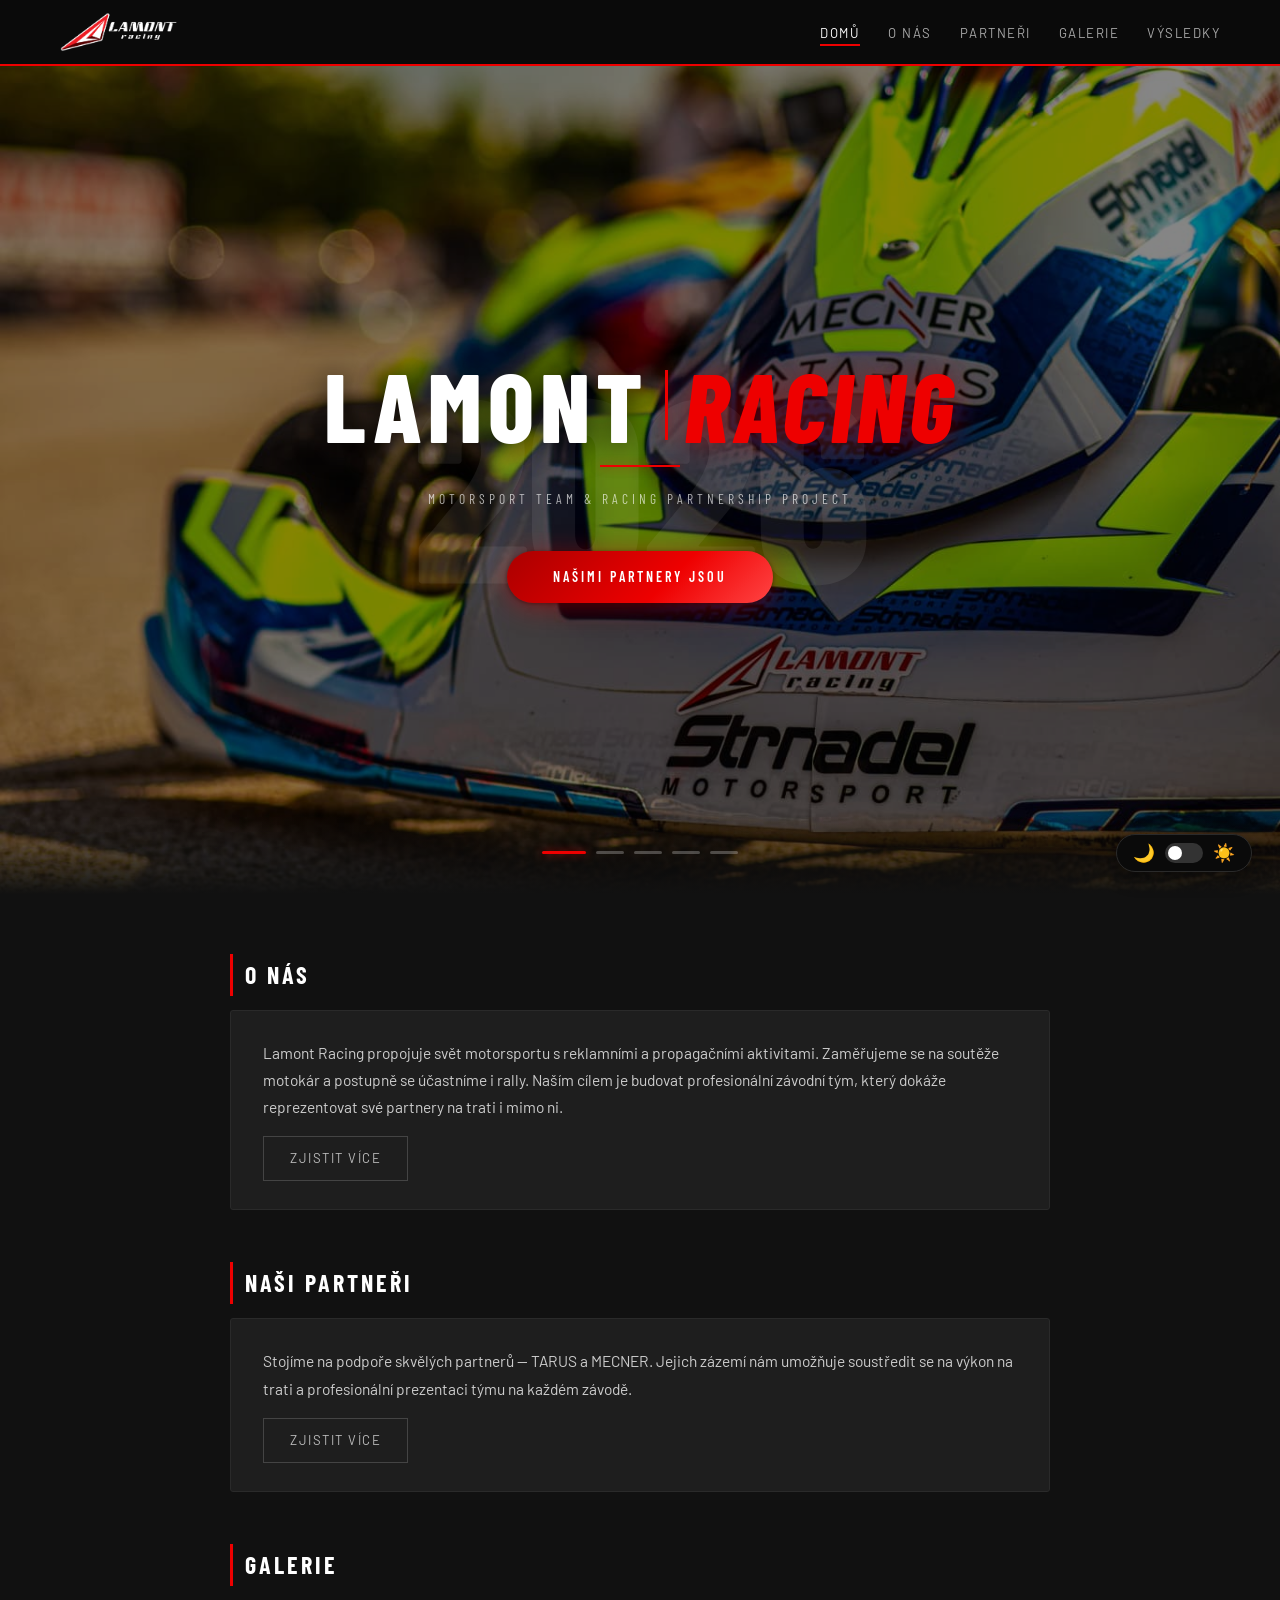
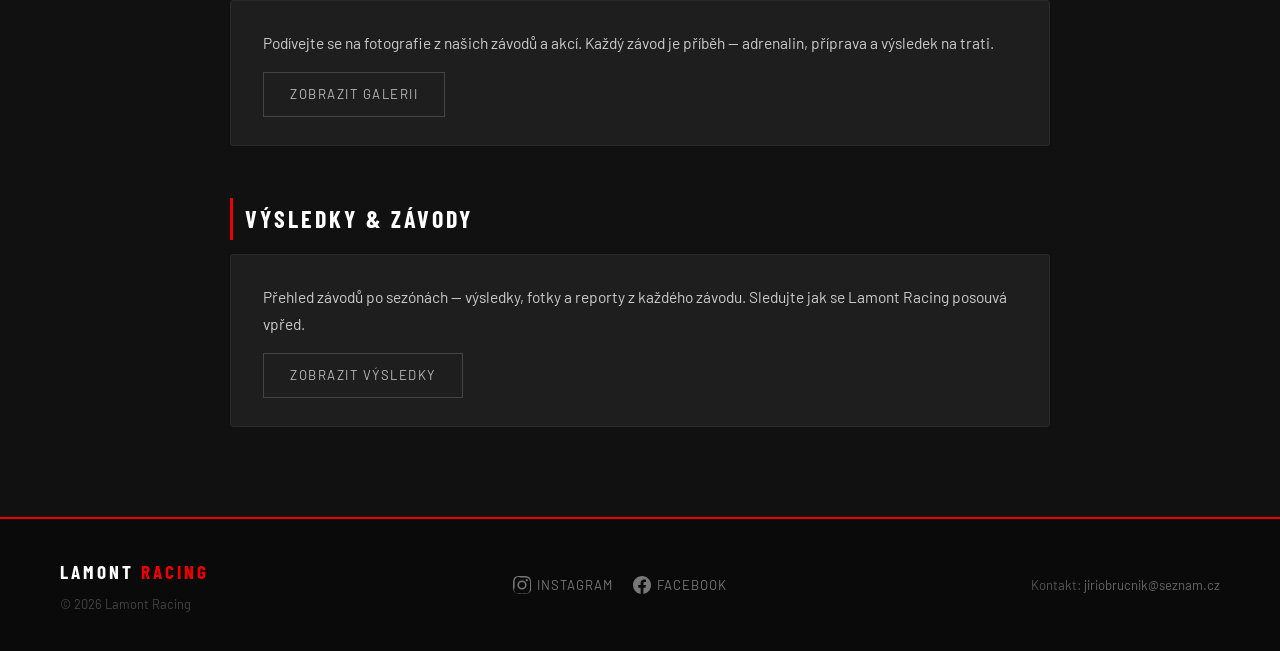
==== index.html @ 8351f604 "první nahrání webu" ====
<!DOCTYPE html>
<html lang="cs">
<head>
  <meta charset="UTF-8">
  <meta name="viewport" content="width=device-width, initial-scale=1.0">
  <title>Lamont Racing</title>
  <link rel="stylesheet" href="style.css">
</head>
<body>

<nav>
  <a href="index.html"><img src="images/lamont-logo.png" alt="Lamont Racing" class="nav-logo"></a>
  <ul>
    <li><a href="index.html">Domů</a></li>
    <li><a href="about.html">O nás</a></li>
    <li><a href="partners.html">Partneři</a></li>
    <li><a href="gallery.html">Galerie</a></li>
    <li><a href="results.html">Výsledky</a></li>
  </ul>
</nav>

<div class="hero-carousel">
  <img src="images/carusel (1).jpg" class="active" alt="Lamont Racing" loading="eager">
  <img src="images/carusel (2).jpg" alt="Lamont Racing" loading="lazy">
  <img src="images/carusel (3).jpg" alt="Lamont Racing" loading="lazy">
  <img src="images/carusel (4).jpg" alt="Lamont Racing" loading="lazy">
  <img src="images/carusel (5).jpg" alt="Lamont Racing" loading="lazy">
  <div class="hero-overlay" id="heroOverlay">
    <div class="hero-title">
      <span class="t-lamont">Lamont</span>
      <span class="t-divider"></span>
      <span class="t-racing">Racing</span>
    </div>
    <div class="hero-title-underline"></div>
    <p class="hero-subtitle">Motorsport team &amp; racing partnership project</p>
    <a class="button center" href="partners.html">Našimi partnery jsou</a>
  </div>
  <div class="carousel-dots"></div>
</div>

<section class="container">
  <div class="section-block fade-section">
    <h2>O nás</h2>
    <div class="preview-box">
      <p>Lamont Racing propojuje svět motorsportu s reklamními a propagačními aktivitami. Zaměřujeme se na soutěže motokár a postupně se účastníme i rally. Naším cílem je budovat profesionální závodní tým, který dokáže reprezentovat své partnery na trati i mimo ni.</p>
      <a class="button" href="about.html">Zjistit více</a>
    </div>
  </div>
  <div class="section-block fade-section">
    <h2>Naši partneři</h2>
    <div class="preview-box">
      <p>Stojíme na podpoře skvělých partnerů — TARUS a MECNER. Jejich zázemí nám umožňuje soustředit se na výkon na trati a profesionální prezentaci týmu na každém závodě.</p>
      <a class="button" href="partners.html">Zjistit více</a>
    </div>
  </div>
  <div class="section-block fade-section">
    <h2>Galerie</h2>
    <div class="preview-box">
      <p>Podívejte se na fotografie z našich závodů a akcí. Každý závod je příběh — adrenalin, příprava a výsledek na trati.</p>
      <a class="button" href="gallery.html">Zobrazit galerii</a>
    </div>
  </div>
  <div class="section-block fade-section">
    <h2>Výsledky &amp; závody</h2>
    <div class="preview-box">
      <p>Přehled závodů po sezónách — výsledky, fotky a reporty z každého závodu. Sledujte jak se Lamont Racing posouvá vpřed.</p>
      <a class="button" href="results.html">Zobrazit výsledky</a>
    </div>
  </div>
</section>

<footer>
  <div>
    <div class="footer-brand">Lamont <span>Racing</span></div>
    <div class="footer-copy" id="footerYear"></div>
  </div>
  <div class="footer-links">
    <a class="footer-social" href="https://www.instagram.com/lamont.racing/" target="_blank" rel="noopener"><svg viewBox="0 0 24 24"><path d="M12 2.163c3.204 0 3.584.012 4.85.07 1.17.054 1.97.24 2.43.403a4.9 4.9 0 0 1 1.772 1.153 4.9 4.9 0 0 1 1.153 1.772c.163.46.349 1.26.403 2.43.058 1.266.07 1.646.07 4.85s-.012 3.584-.07 4.85c-.054 1.17-.24 1.97-.403 2.43a4.9 4.9 0 0 1-1.153 1.772 4.9 4.9 0 0 1-1.772 1.153c-.46.163-1.26.349-2.43.403-1.266.058-1.646.07-4.85.07s-3.584-.012-4.85-.07c-1.17-.054-1.97-.24-2.43-.403a4.9 4.9 0 0 1-1.772-1.153 4.9 4.9 0 0 1-1.153-1.772c-.163-.46-.349-1.26-.403-2.43C2.175 15.747 2.163 15.367 2.163 12s.012-3.584.07-4.85c.054-1.17.24-1.97.403-2.43A4.9 4.9 0 0 1 3.79 2.948a4.9 4.9 0 0 1 1.772-1.153c.46-.163 1.26-.349 2.43-.403C9.258 2.175 9.638 2.163 12 2.163zm0-2.163C8.756 0 8.332.014 7.052.072 5.775.131 4.902.333 4.14.63a7.07 7.07 0 0 0-2.546 1.66A7.07 7.07 0 0 0 .63 4.836C.333 5.598.131 6.471.072 7.748.014 9.028 0 9.452 0 12c0 2.548.014 2.972.072 4.252.059 1.277.261 2.15.558 2.912a7.07 7.07 0 0 0 1.664 2.546 7.07 7.07 0 0 0 2.546 1.664c.762.297 1.635.499 2.912.558C8.332 23.986 8.756 24 12 24s3.668-.014 4.948-.072c1.277-.059 2.15-.261 2.912-.558a7.07 7.07 0 0 0 2.546-1.664 7.07 7.07 0 0 0 1.664-2.546c.297-.762.499-1.635.558-2.912C23.986 15.668 24 15.244 24 12s-.014-3.668-.072-4.948c-.059-1.277-.261-2.15-.558-2.912a7.07 7.07 0 0 0-1.664-2.546A7.07 7.07 0 0 0 19.16.63C18.398.333 17.525.131 16.248.072 14.968.014 14.544 0 12 0zm0 5.838a6.162 6.162 0 1 0 0 12.324 6.162 6.162 0 0 0 0-12.324zm0 10.162a4 4 0 1 1 0-8 4 4 0 0 1 0 8zm6.406-11.845a1.44 1.44 0 1 0 0 2.88 1.44 1.44 0 0 0 0-2.88z"/></svg>Instagram</a>
    <a class="footer-social" href="https://www.facebook.com/lamontkartracing/" target="_blank" rel="noopener"><svg viewBox="0 0 24 24"><path d="M24 12.073C24 5.405 18.627 0 12 0S0 5.405 0 12.073C0 18.1 4.388 23.094 10.125 24v-8.437H7.078v-3.49h3.047V9.41c0-3.025 1.791-4.697 4.533-4.697 1.312 0 2.686.236 2.686.236v2.97h-1.514c-1.491 0-1.956.93-1.956 1.886v2.267h3.328l-.532 3.49h-2.796V24C19.612 23.094 24 18.1 24 12.073z"/></svg>Facebook</a>
  </div>
  <div class="footer-contact">Kontakt: <a href="mailto:jiriobrucnik@seznam.cz">jiriobrucnik@seznam.cz</a></div>
</footer>

<div class="theme-toggle" id="themeToggle">
  <span class="icon">🌙</span><div class="toggle-track"><div class="toggle-thumb"></div></div><span class="icon">☀️</span>
</div>

<script>
const year = new Date().getFullYear();
document.getElementById("heroOverlay").setAttribute("data-year", year);
document.getElementById("footerYear").textContent = "© " + year + " Lamont Racing";
const toggle = document.getElementById("themeToggle");
if (localStorage.getItem("theme") === "light") document.body.classList.add("light");
toggle.addEventListener("click", () => { document.body.classList.toggle("light"); localStorage.setItem("theme", document.body.classList.contains("light") ? "light" : "dark"); });
document.querySelectorAll("nav a").forEach(a => { if (a.href === location.href) a.classList.add("active"); });
const carousel = document.querySelector(".hero-carousel");
const slides = carousel.querySelectorAll("img");
const dotsContainer = carousel.querySelector(".carousel-dots");
slides.forEach((img, idx) => {
  const dot = document.createElement("span");
  if (idx === 0) dot.classList.add("active");
  dot.addEventListener("click", () => { showSlide(idx); resetInterval(); });
  dotsContainer.appendChild(dot);
});
const dots = dotsContainer.querySelectorAll("span");
let currentIndex = 0;
function showSlide(index) {
  slides.forEach((img, i) => img.classList.toggle("active", i === index));
  dots.forEach((d, i) => d.classList.toggle("active", i === index));
  currentIndex = index;
}
function nextSlide() { showSlide((currentIndex + 1) % slides.length); }
let interval = setInterval(nextSlide, 10000);
function resetInterval() { clearInterval(interval); interval = setInterval(nextSlide, 10000); }
const obs = new IntersectionObserver(entries => { entries.forEach(e => { if (e.isIntersecting) e.target.classList.add("visible"); }); }, { threshold: 0.12 });
document.querySelectorAll(".fade-section").forEach(el => obs.observe(el));
</script>
</body>
</html>
---- style.css ----
/* ===========================
   GOOGLE FONTS
=========================== */
@import url('https://fonts.googleapis.com/css2?family=Barlow+Condensed:ital,wght@0,400;0,600;0,700;0,800;1,700&family=Barlow:wght@300;400;500&display=swap');

/* ===========================
   CSS VARIABLES – DARK MODE
=========================== */
:root {
  --bg: #111;
  --bg-secondary: #0a0a0a;
  --bg-card: #1e1e1e;
  --border: #2a2a2a;
  --text: #ccc;
  --text-strong: #fff;
  --text-muted: #777;
  --accent: #e00;
  --nav-bg: #0a0a0a;
  --overlay-bg: rgba(0,0,0,0.48);
  --hero-text: #fff;
  --page-hero-bg: #0f0f0f;
  --btn-border: #444;
  --btn-text: #bbb;
  --partner-bg: #181818;
  --partner-img-bg: #252525;
  --section-alt-bg: #141414;
}

/* LIGHT MODE – světlé s racing nádechem */
body.light {
  --bg: #f0f0f0;
  --bg-secondary: #e2e2e2;
  --bg-card: #fff;
  --border: #d8d8d8;
  --text: #2a2a2a;
  --text-strong: #0a0a0a;
  --text-muted: #888;
  --accent: #cc0000;
  --nav-bg: #111;
  --overlay-bg: rgba(0,0,0,0.52);
  --hero-text: #fff;
  --page-hero-bg: #1a1a1a;
  --btn-border: #bbb;
  --btn-text: #222;
  --partner-bg: #fafafa;
  --partner-img-bg: #ebebeb;
  --section-alt-bg: #1a1a1a;
}

/* ===========================
   RESET & BASE
=========================== */
*, *::before, *::after { box-sizing: border-box; margin: 0; padding: 0; }
html { scroll-behavior: smooth; }
body {
  background-color: var(--bg);
  color: var(--text);
  font-family: 'Barlow', 'Segoe UI', sans-serif;
  font-size: 16px;
  line-height: 1.75;
  transition: background-color 0.35s ease, color 0.35s ease;
}

/* ===========================
   CUSTOM SCROLLBAR
=========================== */
::-webkit-scrollbar { width: 6px; }
::-webkit-scrollbar-track { background: var(--bg-secondary); }
::-webkit-scrollbar-thumb { background: #333; border-radius: 3px; }
::-webkit-scrollbar-thumb:hover { background: var(--accent); }
* { scrollbar-width: thin; scrollbar-color: #333 var(--bg-secondary); }

/* ===========================
   NAV
=========================== */
nav {
  display: flex;
  align-items: center;
  justify-content: space-between;
  padding: 12px 60px;
  background-color: var(--nav-bg);
  border-bottom: 2px solid var(--accent);
  position: sticky;
  top: 0;
  z-index: 200;
  transition: background-color 0.35s;
}

.nav-logo {
  height: 40px;
  width: auto;
  display: block;
  object-fit: contain;
}

nav ul { list-style: none; display: flex; gap: 28px; }

nav ul li a {
  color: #aaa;
  text-decoration: none;
  font-size: 0.82rem;
  letter-spacing: 1.5px;
  text-transform: uppercase;
  padding-bottom: 3px;
  border-bottom: 2px solid transparent;
  transition: color 0.2s, border-color 0.2s;
}

nav ul li a:hover { color: #fff; border-bottom-color: var(--accent); }
nav ul li a.active { color: #fff; border-bottom-color: var(--accent); }

/* ===========================
   HERO CAROUSEL
=========================== */
.hero-carousel {
  position: relative;
  width: 100%;
  height: 92vh;
  overflow: hidden;
  background: #000;
}

.hero-carousel img {
  position: absolute;
  inset: 0;
  width: 100%;
  height: 100%;
  object-fit: cover;
  opacity: 0;
  transition: opacity 1.4s ease;
}

.hero-carousel img.active { opacity: 1; }

/* Gradient dole — carousel plynule přechází do pozadí stránky */
.hero-carousel::after {
  content: '';
  position: absolute;
  bottom: 0;
  left: 0;
  right: 0;
  height: 80px;
  background: linear-gradient(to bottom, transparent 0%, var(--bg) 100%);
  z-index: 3;
  pointer-events: none;
  transition: background 0.35s;
}

.hero-overlay {
  position: absolute;
  inset: 0;
  display: flex;
  flex-direction: column;
  align-items: center;
  justify-content: center;
  text-align: center;
  background: var(--overlay-bg);
  z-index: 2;
  padding: 40px;
  overflow: hidden;
}

/* Dekorativní rok */
.hero-overlay::before {
  content: attr(data-year);
  position: absolute;
  font-family: 'Barlow Condensed', sans-serif;
  font-size: clamp(120px, 22vw, 260px);
  font-weight: 800;
  color: rgba(255,255,255,0.07);
  letter-spacing: -4px;
  top: 50%;
  left: 50%;
  transform: translate(-50%, -50%);
  pointer-events: none;
  user-select: none;
  white-space: nowrap;
}

/* ===========================
   HERO TITLE – F1 styl
   LAMONT | RACING vedle sebe
=========================== */
.hero-title {
  display: flex;
  align-items: baseline;
  gap: 0;
  position: relative;
  z-index: 1;
  margin-bottom: 12px;
  line-height: 1;
}

.hero-title .t-lamont {
  font-family: 'Barlow Condensed', sans-serif;
  font-size: clamp(3.5rem, 7.5vw, 6.2rem);
  font-weight: 800;
  color: #fff;
  text-transform: uppercase;
  letter-spacing: 6px;
  text-shadow: 0 2px 30px rgba(0,0,0,0.8);
}

/* Svislá červená čára mezi slovy */
.hero-title .t-divider {
  display: inline-block;
  width: 3px;
  height: clamp(2.8rem, 5.5vw, 4.8rem);
  background: var(--accent);
  margin: 0 16px;
  flex-shrink: 0;
  align-self: center;
  box-shadow: 0 0 12px rgba(220,0,0,0.7);
}

.hero-title .t-racing {
  font-family: 'Barlow Condensed', sans-serif;
  font-size: clamp(3.5rem, 7.5vw, 6.2rem);
  font-weight: 800;
  font-style: italic;
  color: var(--accent);
  text-transform: uppercase;
  letter-spacing: 4px;
  text-shadow: 0 2px 30px rgba(180,0,0,0.6);
}

.hero-subtitle {
  font-size: 0.85rem;
  color: rgba(255,255,255,0.65);
  letter-spacing: 4px;
  text-transform: uppercase;
  position: relative;
  z-index: 1;
  margin-bottom: 36px;
  font-family: 'Barlow Condensed', sans-serif;
  font-weight: 400;
}

/* Tenká červená linka pod titulkem */
.hero-title-underline {
  width: 80px;
  height: 2px;
  background: var(--accent);
  margin: 0 auto 20px;
  position: relative;
  z-index: 1;
  box-shadow: 0 0 10px rgba(220,0,0,0.5);
}

.carousel-dots {
  position: absolute;
  bottom: 40px;
  left: 50%;
  transform: translateX(-50%);
  display: flex;
  gap: 10px;
  z-index: 4;
}

.carousel-dots span {
  width: 28px;
  height: 3px;
  border-radius: 2px;
  background: rgba(255,255,255,0.25);
  cursor: pointer;
  transition: background 0.3s, width 0.3s;
}

.carousel-dots span.active {
  background: var(--accent);
  width: 44px;
  box-shadow: 0 0 8px rgba(220,0,0,0.6);
}

/* ===========================
   PAGE HERO (podstránky) — F1 styl
=========================== */
.page-hero {
  background: #0a0a0a;
  border-bottom: 2px solid var(--accent);
  padding: 32px 60px 28px;
  position: relative;
  overflow: hidden;
}

/* Dekorativní velké písmeno v pozadí */
.page-hero::before {
  content: '';
  position: absolute;
  inset: 0;
  background: linear-gradient(135deg, rgba(220,0,0,0.04) 0%, transparent 60%);
  pointer-events: none;
}

.page-hero-inner {
  position: relative;
  z-index: 1;
}

.page-hero-label {
  display: none;
}

.page-hero-title {
  display: flex;
  align-items: baseline;
  gap: 0;
  line-height: 1;
  margin-bottom: 8px;
}

.page-hero-title .t-white {
  font-family: 'Barlow Condensed', sans-serif;
  font-size: clamp(1.8rem, 3.8vw, 2.8rem);
  font-weight: 800;
  color: #fff;
  text-transform: uppercase;
  letter-spacing: 4px;
}

.page-hero-title .t-divider-small {
  display: inline-block;
  width: 3px;
  height: clamp(1.3rem, 2.8vw, 2.1rem);
  background: var(--accent);
  margin: 0 12px;
  flex-shrink: 0;
  align-self: center;
  box-shadow: 0 0 10px rgba(220,0,0,0.6);
}

.page-hero-title .t-red {
  font-family: 'Barlow Condensed', sans-serif;
  font-size: clamp(1.8rem, 3.8vw, 2.8rem);
  font-weight: 800;
  font-style: italic;
  color: var(--accent);
  text-transform: uppercase;
  letter-spacing: 3px;
}

.page-hero-sub {
  color: #666;
  font-size: 0.85rem;
  letter-spacing: 2px;
  text-transform: uppercase;
  font-family: 'Barlow Condensed', sans-serif;
  padding-left: 2px;
}

/* ===========================
   CONTAINER
=========================== */
.container {
  max-width: 900px;
  margin: 0 auto;
  padding: 60px 40px 90px;
  display: flex;
  flex-direction: column;
  gap: 52px;
}

/* ===========================
   SECTION BLOCK
=========================== */
.section-block { display: flex; flex-direction: column; gap: 14px; }

.section-block h2 {
  font-family: 'Barlow Condensed', sans-serif;
  font-size: 1.5rem;
  font-weight: 700;
  color: var(--text-strong);
  text-transform: uppercase;
  letter-spacing: 3px;
  border-left: 3px solid var(--accent);
  padding-left: 12px;
}

/* ===========================
   PREVIEW BOX
=========================== */
.preview-box {
  background: var(--bg-card);
  border: 1px solid var(--border);
  border-radius: 3px;
  padding: 28px 32px;
  display: flex;
  flex-direction: column;
  gap: 16px;
  transition: background-color 0.35s, border-color 0.35s;
}

.preview-box p { color: var(--text); font-size: 0.97rem; }

/* Light mode racing nádech — červená linka vlevo na preview-box */
body.light .preview-box {
  border-left: 3px solid var(--accent);
}

/* ===========================
   BUTTON
=========================== */
.button {
  display: inline-block;
  padding: 10px 26px;
  border: 1px solid var(--btn-border);
  color: var(--btn-text);
  text-decoration: none;
  font-size: 0.82rem;
  letter-spacing: 1.5px;
  text-transform: uppercase;
  transition: border-color 0.2s, color 0.2s, background 0.2s;
  align-self: flex-start;
}

.button:hover {
  border-color: var(--accent);
  color: var(--accent);
}

/* Hero tlačítko – pill, gradient, glow */
.button.center {
  align-self: center;
  margin-top: 4px;
  padding: 14px 46px;
  font-size: 0.88rem;
  font-family: 'Barlow Condensed', sans-serif;
  font-weight: 600;
  letter-spacing: 3px;
  color: #fff;
  border: none;
  border-radius: 50px;
  background: linear-gradient(135deg, #aa0000 0%, #ee0000 60%, #ff4444 100%);
  box-shadow: 0 4px 28px rgba(220,0,0,0.45), 0 1px 4px rgba(0,0,0,0.5);
  position: relative;
  z-index: 1;
  overflow: hidden;
  transition: box-shadow 0.3s ease, transform 0.2s ease;
}

.button.center::after {
  content: '';
  position: absolute;
  inset: 0;
  background: linear-gradient(135deg, rgba(255,255,255,0.15) 0%, rgba(255,255,255,0) 55%);
  border-radius: 50px;
  opacity: 0;
  transition: opacity 0.3s;
}

.button.center:hover {
  box-shadow: 0 8px 40px rgba(220,0,0,0.75), 0 2px 8px rgba(0,0,0,0.5);
  transform: translateY(-2px);
  color: #fff;
  border: none;
}

.button.center:hover::after { opacity: 1; }

/* ===========================
   PARTNERS
=========================== */
.partners-grid {
  display: grid;
  grid-template-columns: 1fr 1fr;
  gap: 28px;
}

.partner-card {
  background: var(--partner-bg);
  border: 1px solid var(--border);
  border-radius: 3px;
  padding: 28px 24px;
  display: flex;
  flex-direction: column;
  align-items: center;
  gap: 14px;
  transition: background-color 0.35s, border-color 0.25s, transform 0.25s;
}

.partner-card:hover {
  border-color: var(--accent);
  transform: translateY(-3px);
}

.partner-logo-img {
  display: block;
  max-height: 70px;
  max-width: 180px;
  width: auto;
  object-fit: contain;
  filter: brightness(0) invert(1);
  transition: filter 0.35s;
}

body.light .partner-logo-img { filter: none; }

.partner-card h3 {
  font-family: 'Barlow Condensed', sans-serif;
  font-size: 1.4rem;
  font-weight: 700;
  color: var(--text-strong);
  text-transform: uppercase;
  letter-spacing: 3px;
  border-bottom: 1px solid var(--border);
  padding-bottom: 10px;
  width: 100%;
  text-align: center;
}

.partner-card p { color: var(--text); font-size: 0.94rem; line-height: 1.7; width: 100%; }
.partner-logos { display: flex; gap: 10px; flex-wrap: wrap; width: 100%; }

.partner-logo-placeholder {
  width: 80px; height: 60px;
  background: var(--partner-img-bg);
  border: 1px solid var(--border);
  border-radius: 3px;
  display: flex;
  align-items: center;
  justify-content: center;
  font-size: 0.72rem;
  color: var(--text-muted);
  letter-spacing: 0.5px;
}

/* ===========================
   GALLERY
=========================== */
.gallery-wall { columns: 3; column-gap: 12px; }

.gallery-wall .gallery-item {
  break-inside: avoid;
  margin-bottom: 12px;
  cursor: zoom-in;
  position: relative;
  overflow: hidden;
  border-radius: 3px;
  background: var(--bg-card);
}

.gallery-wall .gallery-item::before {
  content: '';
  position: absolute;
  top: 0; left: 0; right: 0;
  height: 2px;
  background: var(--accent);
  transform: scaleX(0);
  transform-origin: left;
  transition: transform 0.3s ease;
  z-index: 2;
}

.gallery-wall .gallery-item:hover::before { transform: scaleX(1); }

.gallery-wall .gallery-item img {
  width: 100%;
  display: block;
  min-height: 120px;
  transition: transform 0.4s ease, filter 0.4s ease;
  filter: brightness(0.85) saturate(0.9);
}

.gallery-wall .gallery-item:hover img {
  transform: scale(1.05);
  filter: brightness(1) saturate(1.1);
}

/* ===========================
   LIGHTBOX
=========================== */
.lightbox {
  display: none;
  position: fixed;
  inset: 0;
  background: rgba(0,0,0,0.93);
  z-index: 1000;
  align-items: center;
  justify-content: center;
}

.lightbox.open { display: flex; }

.lightbox img {
  max-width: 90vw;
  max-height: 88vh;
  object-fit: contain;
  border-radius: 3px;
  box-shadow: 0 0 60px rgba(0,0,0,0.8);
}

.lightbox-close {
  position: absolute;
  top: 20px; right: 28px;
  color: #fff; font-size: 2rem;
  cursor: pointer; opacity: 0.7;
  transition: opacity 0.2s, color 0.2s;
}
.lightbox-close:hover { opacity: 1; color: var(--accent); }

.lightbox-arrow {
  position: absolute;
  top: 50%;
  transform: translateY(-50%);
  background: rgba(255,255,255,0.08);
  border: 1px solid rgba(255,255,255,0.15);
  color: #fff;
  width: 50px; height: 50px;
  display: flex; align-items: center; justify-content: center;
  font-size: 1.4rem;
  cursor: pointer;
  border-radius: 2px;
  transition: background 0.2s, border-color 0.2s;
  z-index: 2;
}
.lightbox-arrow:hover { background: var(--accent); border-color: var(--accent); }
.lightbox-arrow.prev { left: 24px; }
.lightbox-arrow.next { right: 24px; }

/* ===========================
   CALENDAR
=========================== */
.calendar-section {
  display: flex;
  flex-direction: column;
  align-items: center;
  gap: 28px;
  padding: 40px;
  max-width: 960px;
  margin: 0 auto;
}

.calendar-intro { width: 100%; }

.calendar-intro h2 {
  font-family: 'Barlow Condensed', sans-serif;
  font-size: 1.5rem;
  font-weight: 700;
  color: var(--text-strong);
  text-transform: uppercase;
  letter-spacing: 3px;
  border-left: 3px solid var(--accent);
  padding-left: 12px;
  margin-bottom: 10px;
}

.calendar-intro p { color: var(--text); font-size: 0.96rem; margin-left: 15px; }

.calendar-image-wrap {
  width: 100%;
  cursor: zoom-in;
  border: 1px solid var(--border);
  border-radius: 3px;
  overflow: hidden;
  position: relative;
}

.calendar-image-wrap img { width: 100%; display: block; transition: transform 0.4s ease; }
.calendar-image-wrap:hover img { transform: scale(1.01); }

.calendar-zoom-hint {
  position: absolute;
  bottom: 12px; right: 16px;
  background: rgba(0,0,0,0.6);
  color: #fff; font-size: 0.78rem;
  padding: 4px 10px; border-radius: 2px;
  letter-spacing: 0.5px; pointer-events: none;
}

/* ===========================
   THEME TOGGLE
=========================== */
.theme-toggle {
  position: fixed;
  bottom: 28px; right: 28px;
  z-index: 500;
  background: var(--nav-bg);
  border: 1px solid var(--border);
  border-radius: 50px;
  padding: 8px 16px;
  display: flex;
  align-items: center;
  gap: 10px;
  cursor: pointer;
  box-shadow: 0 4px 20px rgba(0,0,0,0.4);
  transition: background 0.3s, border-color 0.3s;
  user-select: none;
}

.theme-toggle:hover { border-color: var(--accent); }
.theme-toggle .icon { font-size: 1.1rem; line-height: 1; }

.theme-toggle .toggle-track {
  width: 38px; height: 20px;
  background: #333;
  border-radius: 20px;
  position: relative;
  transition: background 0.3s;
}

body.light .theme-toggle .toggle-track { background: var(--accent); }

.theme-toggle .toggle-thumb {
  position: absolute;
  top: 3px; left: 3px;
  width: 14px; height: 14px;
  background: #fff;
  border-radius: 50%;
  transition: transform 0.3s;
}

body.light .theme-toggle .toggle-thumb { transform: translateX(18px); }

/* ===========================
   FOOTER
=========================== */
footer {
  background: #0a0a0a;
  border-top: 2px solid var(--accent);
  padding: 36px 60px;
  display: flex;
  align-items: center;
  justify-content: space-between;
  flex-wrap: wrap;
  gap: 20px;
}

.footer-brand {
  font-family: 'Barlow Condensed', sans-serif;
  font-size: 1.2rem; font-weight: 700;
  color: #fff; letter-spacing: 3px;
  text-transform: uppercase;
}

.footer-brand span { color: var(--accent); }
.footer-copy { color: #444; font-size: 0.8rem; margin-top: 4px; }
.footer-links { display: flex; align-items: center; gap: 20px; }

.footer-social {
  display: flex; align-items: center; gap: 6px;
  color: #777; text-decoration: none;
  font-size: 0.82rem; letter-spacing: 1px;
  text-transform: uppercase;
  transition: color 0.2s;
}

.footer-social svg { width: 18px; height: 18px; fill: currentColor; flex-shrink: 0; }
.footer-social:hover { color: var(--accent); }
.footer-contact { color: #555; font-size: 0.82rem; }
.footer-contact a { color: #666; text-decoration: none; transition: color 0.2s; }
.footer-contact a:hover { color: var(--accent); }

/* ===========================
   FADE-IN
=========================== */
.fade-section {
  opacity: 0;
  transform: translateY(22px);
  transition: opacity 0.65s ease, transform 0.65s ease;
}
.fade-section.visible { opacity: 1; transform: translateY(0); }


/* ===========================
   RESULTS – přepínač sezón
=========================== */
.results-section {
  max-width: 860px;
  margin: 0 auto;
  padding: 52px 40px 90px;
  display: flex;
  flex-direction: column;
  gap: 40px;
}

.season-filter {
  display: flex;
  gap: 10px;
  flex-wrap: wrap;
}

.season-btn {
  background: transparent;
  border: 1px solid #444;
  color: #777;
  font-family: 'Barlow Condensed', sans-serif;
  font-size: 0.95rem;
  font-weight: 600;
  letter-spacing: 2px;
  text-transform: uppercase;
  padding: 8px 24px;
  cursor: pointer;
  border-radius: 2px;
  transition: border-color 0.2s, color 0.2s, background 0.2s;
}

.season-btn:hover {
  border-color: var(--accent);
  color: #fff;
}

.season-btn.active {
  background: var(--accent);
  border-color: var(--accent);
  color: #fff;
  box-shadow: 0 2px 16px rgba(220,0,0,0.35);
}

body.light .season-btn {
  border-color: #ccc;
  color: #888;
}

body.light .season-btn:hover {
  border-color: var(--accent);
  color: var(--accent);
}

body.light .season-btn.active {
  background: var(--accent);
  border-color: var(--accent);
  color: #fff;
}

/* ===========================
   RESULTS – skrytá sezóna
=========================== */
.season-group { display: flex; flex-direction: column; gap: 32px; }
.season-group.hidden { display: none; }

/* ===========================
   RACE CARD
=========================== */
.race-card {
  background: var(--bg-card);
  border: 1px solid var(--border);
  border-left: 3px solid var(--accent);
  border-radius: 3px;
  overflow: hidden;
  transition: border-color 0.25s, transform 0.25s, box-shadow 0.25s;
}

.race-card:hover {
  transform: translateY(-2px);
  box-shadow: 0 6px 28px rgba(0,0,0,0.3);
}

body.light .race-card:hover {
  box-shadow: 0 6px 28px rgba(0,0,0,0.1);
}

.race-card-header {
  padding: 22px 28px 16px;
  border-bottom: 1px solid var(--border);
}

.race-meta {
  display: flex;
  align-items: center;
  gap: 12px;
  margin-bottom: 8px;
}

.race-date {
  font-family: 'Barlow Condensed', sans-serif;
  font-size: 0.82rem;
  letter-spacing: 1.5px;
  color: var(--text-muted);
  text-transform: uppercase;
}

.race-season-tag {
  font-family: 'Barlow Condensed', sans-serif;
  font-size: 0.72rem;
  font-weight: 700;
  letter-spacing: 2px;
  color: var(--accent);
  border: 1px solid var(--accent);
  padding: 1px 8px;
  border-radius: 2px;
}

.race-title {
  font-family: 'Barlow Condensed', sans-serif;
  font-size: 1.45rem;
  font-weight: 700;
  color: var(--text-strong);
  text-transform: uppercase;
  letter-spacing: 2px;
  margin-bottom: 4px;
}

.race-location {
  font-size: 0.84rem;
  color: var(--text-muted);
  letter-spacing: 0.5px;
}

.race-card-body {
  padding: 20px 28px 24px;
  display: flex;
  flex-direction: column;
  gap: 18px;
}

.race-text {
  color: var(--text);
  font-size: 0.97rem;
  line-height: 1.75;
}

.race-photos {
  display: grid;
  grid-template-columns: repeat(auto-fill, minmax(180px, 1fr));
  gap: 8px;
}

.race-photos img {
  width: 100%;
  aspect-ratio: 4/3;
  object-fit: cover;
  border-radius: 2px;
  filter: brightness(0.88) saturate(0.9);
  transition: filter 0.3s, transform 0.3s;
  cursor: zoom-in;
}

.race-photos img:hover {
  filter: brightness(1) saturate(1.1);
  transform: scale(1.02);
}

@media (max-width: 768px) {
  .results-section { padding: 36px 20px 60px; }
  .race-card-header { padding: 18px 18px 14px; }
  .race-card-body { padding: 16px 18px 20px; }
  .race-photos { grid-template-columns: repeat(2, 1fr); }
}


/* ===========================
   RACE RESULTS TABULKA
=========================== */
.race-results {
  display: flex;
  flex-direction: column;
  gap: 0;
  border: 1px solid var(--border);
  border-radius: 3px;
  overflow: hidden;
}

.race-result-row {
  display: flex;
  justify-content: space-between;
  align-items: center;
  padding: 8px 16px;
  border-bottom: 1px solid var(--border);
  font-size: 0.88rem;
  transition: background 0.2s;
}

.race-result-row:last-child { border-bottom: none; }
.race-result-row:nth-child(even) { background: rgba(255,255,255,0.02); }
body.light .race-result-row:nth-child(even) { background: rgba(0,0,0,0.03); }

.race-result-row.highlight {
  background: rgba(220,0,0,0.08);
  border-left: 3px solid var(--accent);
}

.rr-label {
  font-family: 'Barlow Condensed', sans-serif;
  font-weight: 600;
  letter-spacing: 1px;
  text-transform: uppercase;
  color: var(--text-muted);
  font-size: 0.8rem;
  min-width: 120px;
}

.rr-value {
  color: var(--text);
  text-align: right;
}

.rr-value strong {
  color: var(--accent);
  font-weight: 700;
}

.race-thanks {
  font-size: 0.82rem !important;
  color: var(--text-muted) !important;
  border-top: 1px solid var(--border);
  padding-top: 12px;
  line-height: 1.6 !important;
}

/* ===========================
   GALLERY SORT
=========================== */
.gallery-sort {
  display: flex;
  align-items: center;
  gap: 10px;
  margin-bottom: 4px;
}

.gallery-sort-label {
  font-family: 'Barlow Condensed', sans-serif;
  font-size: 0.8rem;
  letter-spacing: 1.5px;
  text-transform: uppercase;
  color: var(--text-muted);
}

.gallery-sort-btn {
  background: transparent;
  border: 1px solid #444;
  color: #777;
  font-family: 'Barlow Condensed', sans-serif;
  font-size: 0.82rem;
  font-weight: 600;
  letter-spacing: 1.5px;
  text-transform: uppercase;
  padding: 5px 16px;
  cursor: pointer;
  border-radius: 2px;
  transition: border-color 0.2s, color 0.2s, background 0.2s;
}

.gallery-sort-btn:hover { border-color: var(--accent); color: #fff; }
.gallery-sort-btn.active { background: var(--accent); border-color: var(--accent); color: #fff; }

body.light .gallery-sort-btn { border-color: #ccc; color: #888; }
body.light .gallery-sort-btn:hover { border-color: var(--accent); color: var(--accent); }
body.light .gallery-sort-btn.active { background: var(--accent); border-color: var(--accent); color: #fff; }

/* ===========================
   RESPONSIVE
=========================== */
@media (max-width: 768px) {
  nav { flex-direction: column; align-items: flex-start; padding: 14px 24px; gap: 12px; }
  nav ul { flex-wrap: wrap; gap: 14px; }
  .container { padding: 20px 20px 60px; }
  .page-hero { padding: 40px 24px 30px; }
  .page-hero h1 { font-size: 1.8rem; }
  .hero-title .t-lamont,
  .hero-title .t-racing { font-size: 2.8rem; }
  .hero-title .t-divider { margin: 0 10px; }
  .partners-grid { grid-template-columns: 1fr; }
  .gallery-wall { columns: 2; }
  .calendar-section { padding: 24px 20px; }
  .theme-toggle { bottom: 18px; right: 18px; }
  footer { flex-direction: column; align-items: flex-start; padding: 28px 24px; gap: 16px; }
}

@media (max-width: 480px) {
  .gallery-wall { columns: 1; }
  .hero-title { flex-direction: column; align-items: center; gap: 4px; }
  .hero-title .t-divider { width: 60px; height: 3px; margin: 4px 0; }
}
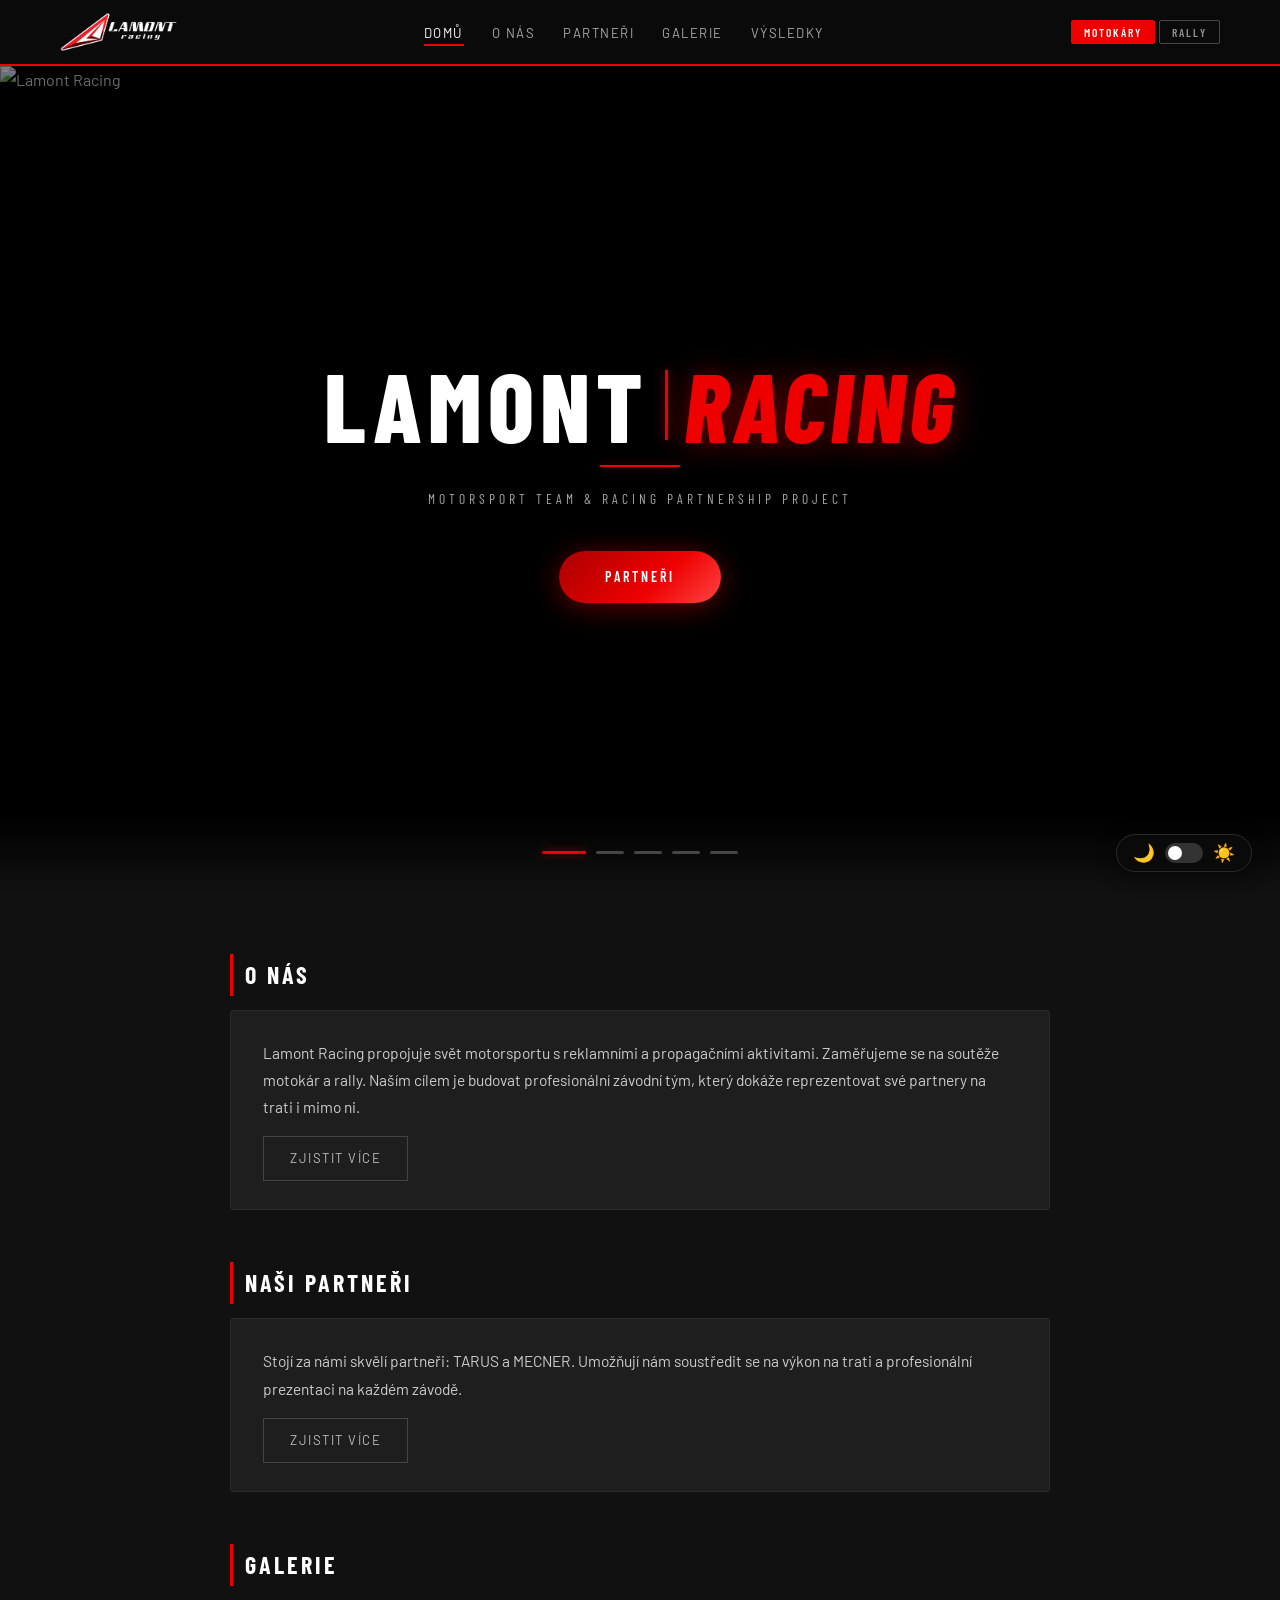
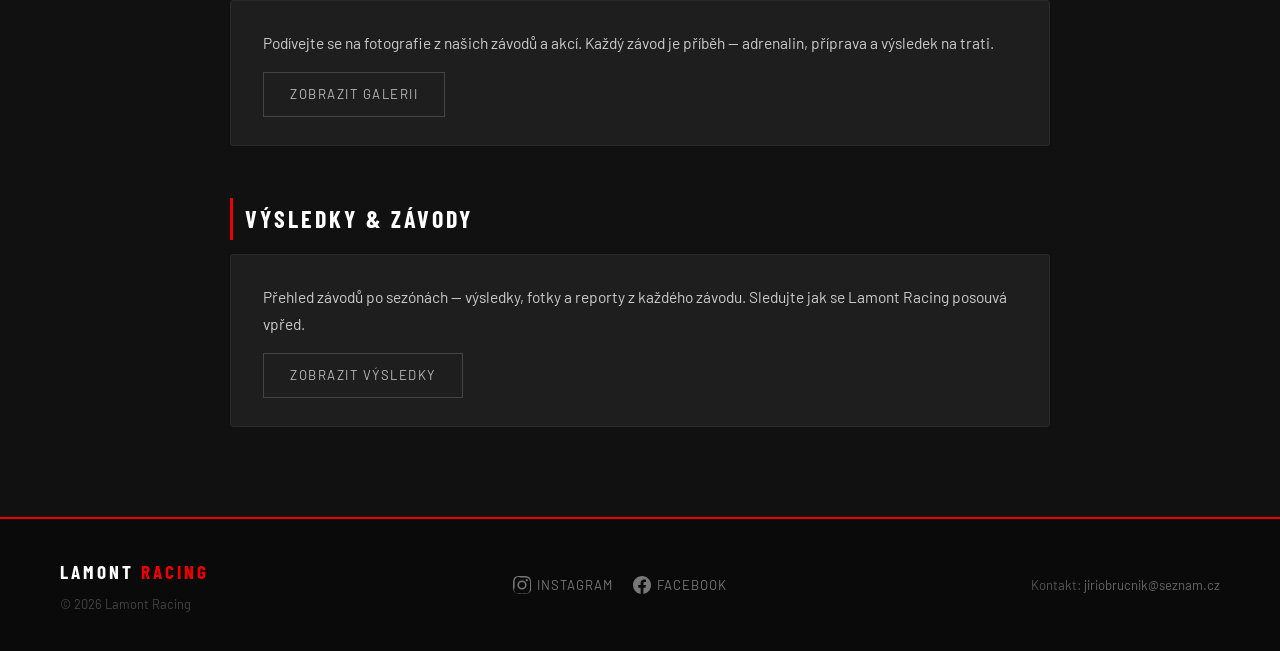
==== commit e44cbd38: "v4 video,vysledky,fotky doplnil jsem fotky, vysledky, chbejici zavody, mod rally a motokary a uz to " ====
--- a/index.html
+++ b/index.html
@@ -17,14 +17,19 @@
     <li><a href="gallery.html">Galerie</a></li>
     <li><a href="results.html">Výsledky</a></li>
   </ul>
+  <div class="hero-mode-toggle" id="heroModeToggle">
+    <button class="hero-mode-btn active" data-mode="karting">Motokáry</button>
+    <button class="hero-mode-btn" data-mode="rally">Rally</button>
+  </div>
 </nav>
 
-<div class="hero-carousel">
-  <img src="images/carusel (1).jpg" class="active" alt="Lamont Racing" loading="eager">
-  <img src="images/carusel (2).jpg" alt="Lamont Racing" loading="lazy">
-  <img src="images/carusel (3).jpg" alt="Lamont Racing" loading="lazy">
-  <img src="images/carusel (4).jpg" alt="Lamont Racing" loading="lazy">
-  <img src="images/carusel (5).jpg" alt="Lamont Racing" loading="lazy">
+<!-- CAROUSEL (motokáry) -->
+<div class="hero-carousel" id="heroCarousel">
+  <img src="images/carosel/carusel1.jpeg" class="active" alt="Lamont Racing" loading="eager">
+  <img src="images/carosel/carusel2.jpg" alt="Lamont Racing" loading="lazy">
+  <img src="images/carosel/carusel3.jpg" alt="Lamont Racing" loading="lazy">
+  <img src="images/carosel/carusel4.jpg" alt="Lamont Racing" loading="lazy">
+  <img src="images/carosel/carusel5.jpg" alt="Lamont Racing" loading="lazy">
   <div class="hero-overlay" id="heroOverlay">
     <div class="hero-title">
       <span class="t-lamont">Lamont</span>
@@ -33,23 +38,45 @@
     </div>
     <div class="hero-title-underline"></div>
     <p class="hero-subtitle">Motorsport team &amp; racing partnership project</p>
-    <a class="button center" href="partners.html">Našimi partnery jsou</a>
+    <a class="button center" href="partners.html">Partneři</a>
   </div>
   <div class="carousel-dots"></div>
 </div>
 
+<!-- VIDEO HERO (rally) — skryté na mobilu -->
+<div class="hero-video-wrap hidden" id="heroVideoWrap">
+  <div class="hero-video-inner">
+    <iframe id="rallyIframe"
+      src=""
+      frameborder="0"
+      allow="autoplay; encrypted-media"
+      allowfullscreen
+      title="Lamont Racing Rally"></iframe>
+  </div>
+  <div class="hero-overlay">
+    <div class="hero-title">
+      <span class="t-lamont">Lamont</span>
+      <span class="t-divider"></span>
+      <span class="t-racing">Racing</span>
+    </div>
+    <div class="hero-title-underline"></div>
+    <p class="hero-subtitle">Motorsport team &amp; racing partnership project</p>
+    <a class="button center" href="partners.html">Partneři</a>
+  </div>
+</div>
+
 <section class="container">
   <div class="section-block fade-section">
     <h2>O nás</h2>
     <div class="preview-box">
-      <p>Lamont Racing propojuje svět motorsportu s reklamními a propagačními aktivitami. Zaměřujeme se na soutěže motokár a postupně se účastníme i rally. Naším cílem je budovat profesionální závodní tým, který dokáže reprezentovat své partnery na trati i mimo ni.</p>
+      <p>Lamont Racing propojuje svět motorsportu s reklamními a propagačními aktivitami. Zaměřujeme se na soutěže motokár a rally. Naším cílem je budovat profesionální závodní tým, který dokáže reprezentovat své partnery na trati i mimo ni.</p>
       <a class="button" href="about.html">Zjistit více</a>
     </div>
   </div>
   <div class="section-block fade-section">
     <h2>Naši partneři</h2>
     <div class="preview-box">
-      <p>Stojíme na podpoře skvělých partnerů — TARUS a MECNER. Jejich zázemí nám umožňuje soustředit se na výkon na trati a profesionální prezentaci týmu na každém závodě.</p>
+      <p>Stojí za námi skvělí partneři: TARUS a MECNER. Umožňují nám soustředit se na výkon na trati a profesionální prezentaci na každém závodě.</p>
       <a class="button" href="partners.html">Zjistit více</a>
     </div>
   </div>
@@ -87,12 +114,19 @@
 
 <script>
 const year = new Date().getFullYear();
-document.getElementById("heroOverlay").setAttribute("data-year", year);
 document.getElementById("footerYear").textContent = "© " + year + " Lamont Racing";
+
+// ── theme toggle ──
 const toggle = document.getElementById("themeToggle");
 if (localStorage.getItem("theme") === "light") document.body.classList.add("light");
-toggle.addEventListener("click", () => { document.body.classList.toggle("light"); localStorage.setItem("theme", document.body.classList.contains("light") ? "light" : "dark"); });
+toggle.addEventListener("click", () => {
+  document.body.classList.toggle("light");
+  localStorage.setItem("theme", document.body.classList.contains("light") ? "light" : "dark");
+});
+
 document.querySelectorAll("nav a").forEach(a => { if (a.href === location.href) a.classList.add("active"); });
+
+// ── carousel ──
 const carousel = document.querySelector(".hero-carousel");
 const slides = carousel.querySelectorAll("img");
 const dotsContainer = carousel.querySelector(".carousel-dots");
@@ -112,8 +146,73 @@
 function nextSlide() { showSlide((currentIndex + 1) % slides.length); }
 let interval = setInterval(nextSlide, 10000);
 function resetInterval() { clearInterval(interval); interval = setInterval(nextSlide, 10000); }
-const obs = new IntersectionObserver(entries => { entries.forEach(e => { if (e.isIntersecting) e.target.classList.add("visible"); }); }, { threshold: 0.12 });
+
+// ── fade sekce ──
+const obs = new IntersectionObserver(entries => {
+  entries.forEach(e => { if (e.isIntersecting) e.target.classList.add("visible"); });
+}, { threshold: 0.12 });
 document.querySelectorAll(".fade-section").forEach(el => obs.observe(el));
+
+// ── hero mode toggle (jen desktop) ──
+const modeToggle = document.getElementById("heroModeToggle");
+const heroCarousel = document.getElementById("heroCarousel");
+const heroVideoWrap = document.getElementById("heroVideoWrap");
+const rallyIframe = document.getElementById("rallyIframe");
+const RALLY_VIDEO_ID = "igm_Pvv9v2o";
+const RALLY_START = 5;
+let videoLoaded = false;
+
+function isMobile() { return window.innerWidth < 768; }
+
+function setMode(mode, save) {
+  if (save !== false) localStorage.setItem("heroMode", mode);
+  document.querySelectorAll(".hero-mode-btn").forEach(b => {
+    b.classList.toggle("active", b.dataset.mode === mode);
+  });
+  if (mode === "rally" && !isMobile()) {
+    heroCarousel.classList.add("hidden");
+    heroVideoWrap.classList.remove("hidden");
+    if (!videoLoaded) {
+      rallyIframe.src = "https://www.youtube.com/embed/" + RALLY_VIDEO_ID +
+        "?autoplay=1&mute=1&loop=1&playlist=" + RALLY_VIDEO_ID +
+        "&start=" + RALLY_START + "&controls=0&modestbranding=1&rel=0&showinfo=0";
+      videoLoaded = true;
+    }
+  } else {
+    heroCarousel.classList.remove("hidden");
+    heroVideoWrap.classList.add("hidden");
+  }
+}
+
+// Obnovit uložený režim
+var savedMode = localStorage.getItem("heroMode") || "karting";
+if (!isMobile() && savedMode === "rally") {
+  setMode("rally", false);
+} else {
+  setMode("karting", false);
+}
+
+document.querySelectorAll(".hero-mode-btn").forEach(btn => {
+  btn.addEventListener("click", () => setMode(btn.dataset.mode, true));
+});
+
+window.addEventListener("resize", () => {
+  if (isMobile()) {
+    setMode("karting", false);
+  }
+}, { passive: true });
+
+// ── scroll fade pro hero mode toggle ──
+const heroModeToggle = document.getElementById("heroModeToggle");
+window.addEventListener("scroll", () => {
+  if (window.scrollY > 80) {
+    heroModeToggle.style.opacity = "0";
+    heroModeToggle.style.pointerEvents = "none";
+  } else {
+    heroModeToggle.style.opacity = "1";
+    heroModeToggle.style.pointerEvents = "auto";
+  }
+}, { passive: true });
 </script>
 </body>
 </html>
--- a/style.css
+++ b/style.css
@@ -76,7 +76,7 @@
 nav {
   display: flex;
   align-items: center;
-  justify-content: space-between;
+  gap: 0;
   padding: 12px 60px;
   background-color: var(--nav-bg);
   border-bottom: 2px solid var(--accent);
@@ -86,6 +86,14 @@
   transition: background-color 0.35s;
 }
 
+nav ul {
+  list-style: none;
+  display: flex;
+  gap: 28px;
+  flex: 1;
+  justify-content: center;
+}
+
 .nav-logo {
   height: 40px;
   width: auto;
@@ -93,7 +101,6 @@
   object-fit: contain;
 }
 
-nav ul { list-style: none; display: flex; gap: 28px; }
 
 nav ul li a {
   color: #aaa;
@@ -473,8 +480,8 @@
   padding: 28px 24px;
   display: flex;
   flex-direction: column;
-  align-items: center;
-  gap: 14px;
+  align-items: flex-start;
+  gap: 10px;
   transition: background-color 0.35s, border-color 0.25s, transform 0.25s;
 }
 
@@ -1037,27 +1044,403 @@
 body.light .gallery-sort-btn:hover { border-color: var(--accent); color: var(--accent); }
 body.light .gallery-sort-btn.active { background: var(--accent); border-color: var(--accent); color: #fff; }
 
-/* ===========================
-   RESPONSIVE
-=========================== */
-@media (max-width: 768px) {
-  nav { flex-direction: column; align-items: flex-start; padding: 14px 24px; gap: 12px; }
-  nav ul { flex-wrap: wrap; gap: 14px; }
-  .container { padding: 20px 20px 60px; }
-  .page-hero { padding: 40px 24px 30px; }
-  .page-hero h1 { font-size: 1.8rem; }
-  .hero-title .t-lamont,
-  .hero-title .t-racing { font-size: 2.8rem; }
-  .hero-title .t-divider { margin: 0 10px; }
-  .partners-grid { grid-template-columns: 1fr; }
-  .gallery-wall { columns: 2; }
-  .calendar-section { padding: 24px 20px; }
-  .theme-toggle { bottom: 18px; right: 18px; }
-  footer { flex-direction: column; align-items: flex-start; padding: 28px 24px; gap: 16px; }
-}
-
-@media (max-width: 480px) {
-  .gallery-wall { columns: 1; }
-  .hero-title { flex-direction: column; align-items: center; gap: 4px; }
-  .hero-title .t-divider { width: 60px; height: 3px; margin: 4px 0; }
+
+
+
+
+
+
+/* ===========================
+   HERO MODE TOGGLE
+=========================== */
+.hero-mode-toggle {
+  display: flex;
+  align-items: center;
+  gap: 4px;
+  opacity: 1;
+  transform: translateY(0);
+  transition: opacity 0.35s ease, transform 0.35s ease;
+}
+
+.hero-mode-toggle.hero-mode-hidden {
+  opacity: 0;
+  transform: translateY(-8px);
+  pointer-events: none;
+}
+
+.hero-mode-btn {
+  font-family: 'Barlow Condensed', sans-serif;
+  font-size: 0.72rem;
+  font-weight: 600;
+  letter-spacing: 2px;
+  text-transform: uppercase;
+  background: transparent;
+  border: 1px solid rgba(255,255,255,0.25);
+  color: rgba(255,255,255,0.55);
+  padding: 4px 12px;
+  cursor: pointer;
+  border-radius: 2px;
+  transition: background 0.2s, border-color 0.2s, color 0.2s;
+}
+
+.hero-mode-btn:hover {
+  border-color: rgba(255,255,255,0.5);
+  color: rgba(255,255,255,0.85);
+}
+
+.hero-mode-btn.active {
+  background: var(--accent);
+  border-color: var(--accent);
+  color: #fff;
+}
+
+@media (max-width: 767px) {
+  .hero-mode-toggle { display: none !important; }
+}
+
+/* ===========================
+   RALLY VIDEO HERO
+=========================== */
+.hero-video-wrap {
+  position: relative;
+  width: 100%;
+  height: 100vh;
+  overflow: hidden;
+  background: #000;
+}
+
+.hero-video-wrap.hidden {
+  display: none;
+}
+
+.hero-video-inner {
+  position: absolute;
+  top: 50%; left: 50%;
+  transform: translate(-50%, -50%);
+  width: 177.78vh;
+  min-width: 100%;
+  height: 56.25vw;
+  min-height: 100%;
+  pointer-events: none;
+}
+
+.hero-video-inner iframe {
+  position: absolute;
+  top: 0; left: 0;
+  width: 100%; height: 100%;
+  border: none;
+}
+
+.hero-video-wrap .hero-overlay {
+  position: absolute;
+  inset: 0;
+  background: linear-gradient(to bottom, rgba(0,0,0,0.35) 0%, rgba(0,0,0,0.15) 50%, rgba(17,17,17,0.85) 100%);
+  display: flex;
+  flex-direction: column;
+  align-items: center;
+  justify-content: center;
+  gap: 16px;
+  z-index: 2;
+}
+
+/* ===========================
+   RACE SUB FILTER (galerie)
+=========================== */
+.race-sub-filter {
+  flex-wrap: wrap;
+  gap: 8px;
+  max-width: 1100px;
+  margin: -10px auto 20px;
+  padding: 0 20px;
+}
+
+.race-sub-btn {
+  display: flex;
+  flex-direction: column;
+  align-items: center;
+  line-height: 1.2;
+  padding: 8px 16px;
+  min-width: 120px;
+}
+
+.race-sub-date {
+  font-size: 0.65rem;
+  font-weight: 400;
+  letter-spacing: 0.5px;
+  opacity: 0.8;
+  margin-top: 2px;
+  text-transform: none;
+}
+
+/* ===========================
+   RACE FILTER BAR (galerie)
+=========================== */
+.race-filter-bar {
+  max-width: 1100px;
+  margin: 0 auto 30px;
+  padding: 0 20px;
+  display: flex;
+  flex-wrap: wrap;
+  gap: 8px;
+}
+
+.race-filter-bar.hidden {
+  display: none;
+}
+
+.race-filter-btn {
+  font-family: 'Barlow Condensed', sans-serif;
+  font-size: 0.78rem;
+  font-weight: 600;
+  letter-spacing: 1px;
+  text-transform: uppercase;
+  background: transparent;
+  border: 1px solid var(--border);
+  color: var(--text);
+  padding: 5px 12px;
+  cursor: pointer;
+  border-radius: 2px;
+  transition: background 0.15s, border-color 0.15s, color 0.15s;
+}
+
+.race-filter-btn:hover {
+  border-color: var(--accent);
+  color: var(--accent);
+}
+
+.race-filter-btn.active {
+  background: var(--accent);
+  border-color: var(--accent);
+  color: #fff;
+}
+
+/* ===========================
+   GALLERY RACE BLOCKS
+=========================== */
+.gallery-races-wrap {
+  max-width: 1100px;
+  margin: 0 auto;
+  padding: 0 20px 60px;
+}
+
+.gallery-race-block {
+  margin-bottom: 50px;
+}
+
+.gallery-race-block.hidden {
+  display: none;
+}
+
+.gallery-race-header {
+  display: flex;
+  align-items: baseline;
+  gap: 16px;
+  margin-bottom: 14px;
+  padding-bottom: 10px;
+  border-bottom: 2px solid var(--accent);
+}
+
+.gallery-race-title {
+  font-family: 'Barlow Condensed', sans-serif;
+  font-size: 1.4rem;
+  font-weight: 700;
+  letter-spacing: 1px;
+  text-transform: uppercase;
+  color: var(--text);
+  margin: 0;
+}
+
+.gallery-race-date {
+  font-family: 'Barlow Condensed', sans-serif;
+  font-size: 0.85rem;
+  color: var(--text-muted);
+  letter-spacing: 1px;
+  white-space: nowrap;
+}
+
+.gallery-race-photos {
+  display: grid;
+  grid-template-columns: repeat(auto-fill, minmax(180px, 1fr));
+  gap: 8px;
+}
+
+.gallery-race-photos img {
+  width: 100%;
+  aspect-ratio: 4/3;
+  object-fit: cover;
+  border-radius: 2px;
+  cursor: zoom-in;
+  transition: opacity 0.2s;
+}
+
+.gallery-race-photos img:hover {
+  opacity: 0.85;
+}
+
+@media (max-width: 600px) {
+  .gallery-race-photos {
+    grid-template-columns: repeat(2, 1fr);
+  }
+}
+
+.hero-carousel.hidden { display: none; }
+
+/* ===========================
+   SCROLL TO TOP
+=========================== */
+.scroll-top {
+  position: fixed;
+  bottom: 90px;
+  right: 28px;
+  z-index: 490;
+  width: 42px;
+  height: 42px;
+  background: var(--nav-bg);
+  border: 1px solid var(--border);
+  border-radius: 2px;
+  color: #888;
+  font-size: 1.1rem;
+  display: flex;
+  align-items: center;
+  justify-content: center;
+  cursor: pointer;
+  opacity: 0;
+  pointer-events: none;
+  transform: translateY(10px);
+  transition: opacity 0.3s, transform 0.3s, border-color 0.2s, color 0.2s;
+}
+
+.scroll-top.visible {
+  opacity: 1;
+  pointer-events: auto;
+  transform: translateY(0);
+}
+
+.scroll-top:hover {
+  border-color: var(--accent);
+  color: var(--accent);
+}
+
+/* Větší křížek v lightboxu */
+.lightbox-close {
+  width: 48px;
+  height: 48px;
+  display: flex;
+  align-items: center;
+  justify-content: center;
+  font-size: 2.4rem;
+  background: rgba(255,255,255,0.08);
+  border: 1px solid rgba(255,255,255,0.2);
+  border-radius: 2px;
+  top: 20px;
+  right: 24px;
+  transition: background 0.2s, color 0.2s, border-color 0.2s;
+}
+
+.lightbox-close:hover {
+  background: var(--accent);
+  border-color: var(--accent);
+  opacity: 1;
+  color: #fff;
+}
+
+/* ===========================
+   PARTNER BLOCK (partners.html)
+=========================== */
+.partner-logo-box {
+  width: 100%;
+  display: flex;
+  align-items: center;
+  justify-content: center;
+  padding: 20px 0 10px;
+}
+
+.partner-logo-box .partner-logo-img {
+  max-height: 60px;
+  max-width: 160px;
+  width: auto;
+  object-fit: contain;
+  filter: brightness(0) invert(1);
+}
+
+body.light .partner-logo-box .partner-logo-img {
+  filter: none;
+}
+
+/* ===========================
+   PARTNER BLOCK (grid layout)
+=========================== */
+.partner-block {
+  background: var(--partner-bg);
+  border: 1px solid var(--border);
+  border-radius: 3px;
+  padding: 28px 24px;
+  display: flex;
+  flex-direction: column;
+  align-items: flex-start;
+  gap: 10px;
+  transition: background-color 0.35s, border-color 0.25s;
+}
+
+.partner-block h2 {
+  margin: 0;
+}
+
+.partner-block p {
+  margin: 0;
+  color: var(--text);
+  font-size: 0.94rem;
+  line-height: 1.7;
+}
+
+.partner-photos-manual {
+  display: flex;
+  flex-wrap: wrap;
+  gap: 8px;
+  margin-top: 12px;
+  width: 100%;
+}
+
+.partner-photos-manual img {
+  width: calc(33.33% - 6px);
+  aspect-ratio: 4/3;
+  object-fit: cover;
+  border-radius: 2px;
+  cursor: zoom-in;
+  transition: opacity 0.2s;
+}
+
+.partner-photos-manual img:hover {
+  opacity: 0.85;
+}
+
+@media (max-width: 700px) {
+  .partners-grid {
+    grid-template-columns: 1fr;
+  }
+  .partner-photos-manual img {
+    width: calc(33.33% - 6px);
+  }
+}
+
+/* ===========================
+   PARTNER BADGE
+=========================== */
+.partner-badge {
+  display: inline-block;
+  font-family: 'Barlow Condensed', sans-serif;
+  font-size: 0.72rem;
+  font-weight: 700;
+  letter-spacing: 2px;
+  text-transform: uppercase;
+  color: #fff;
+  background: #4a90c4;
+  padding: 4px 14px;
+  border-radius: 2px;
+  margin-bottom: 6px;
+}
+
+.partner-badge--gold {
+  background: linear-gradient(135deg, #b8860b, #daa520);
+  color: #111;
 }
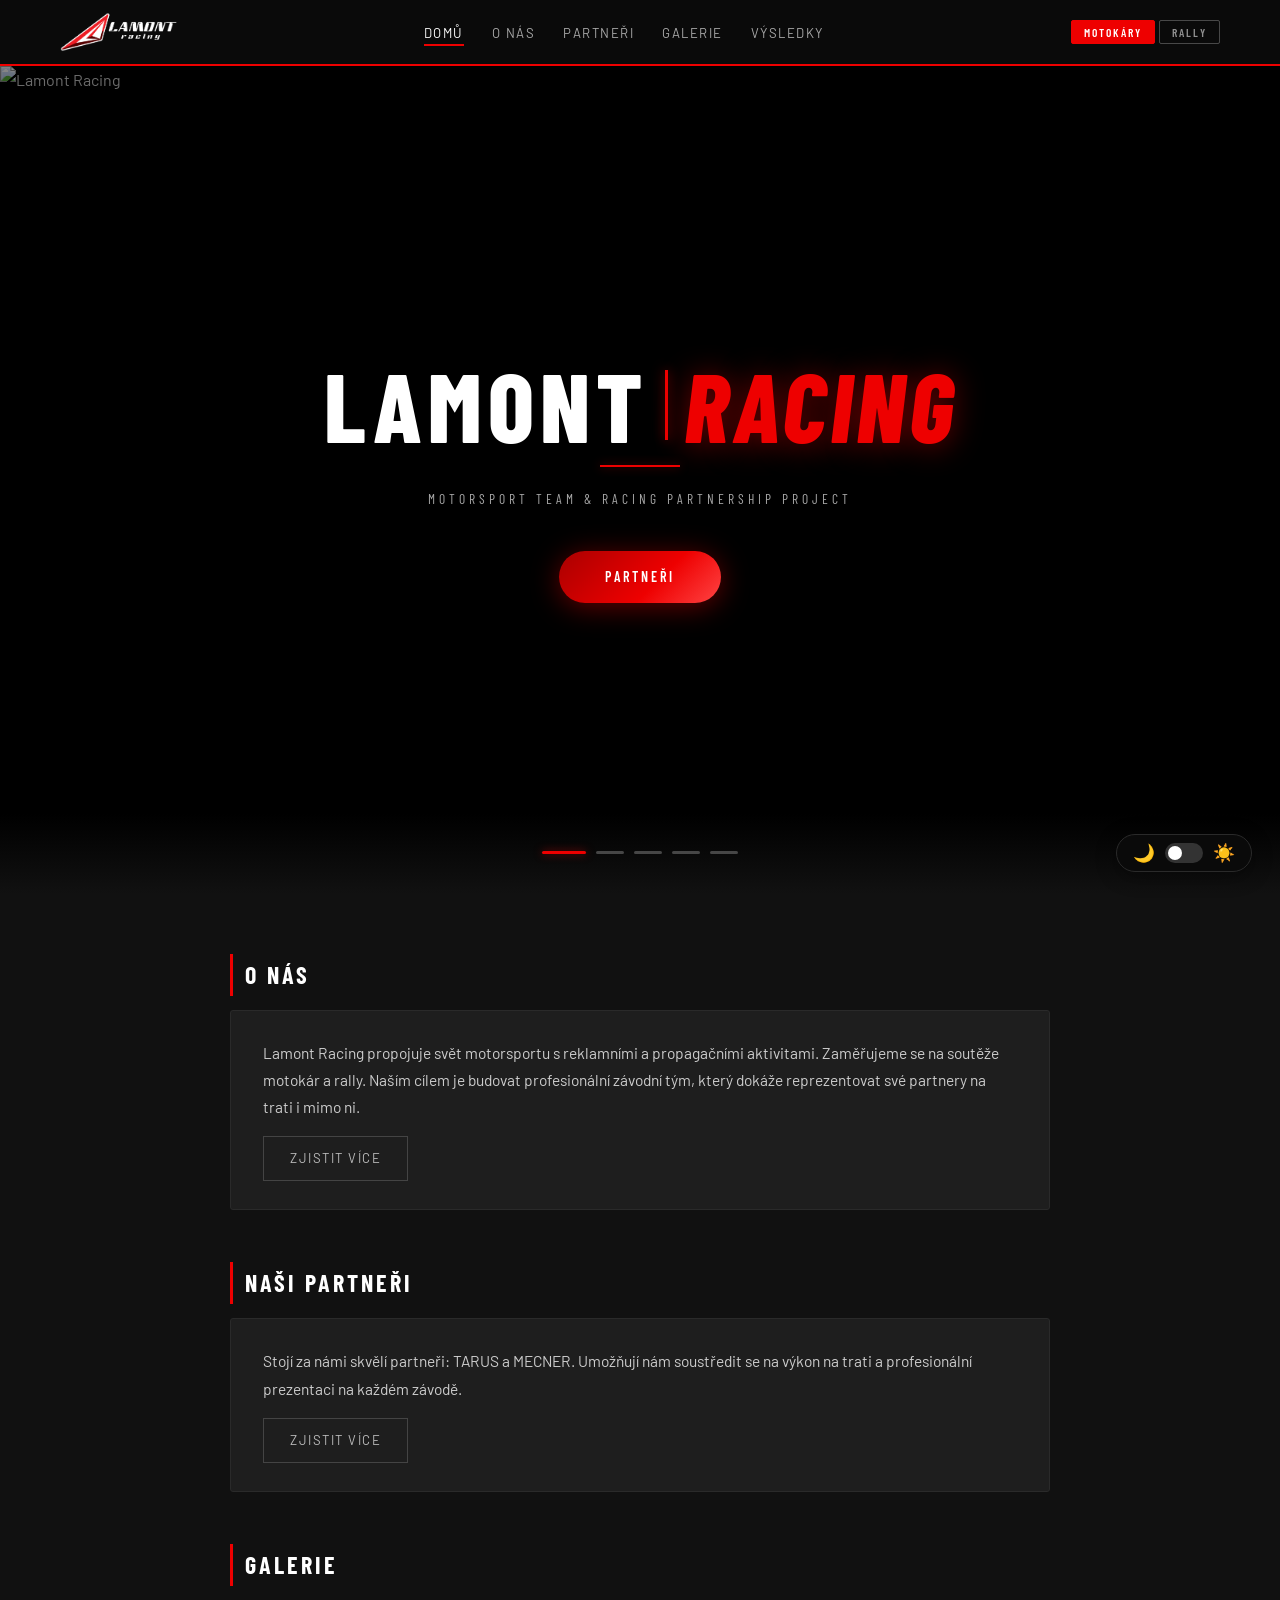
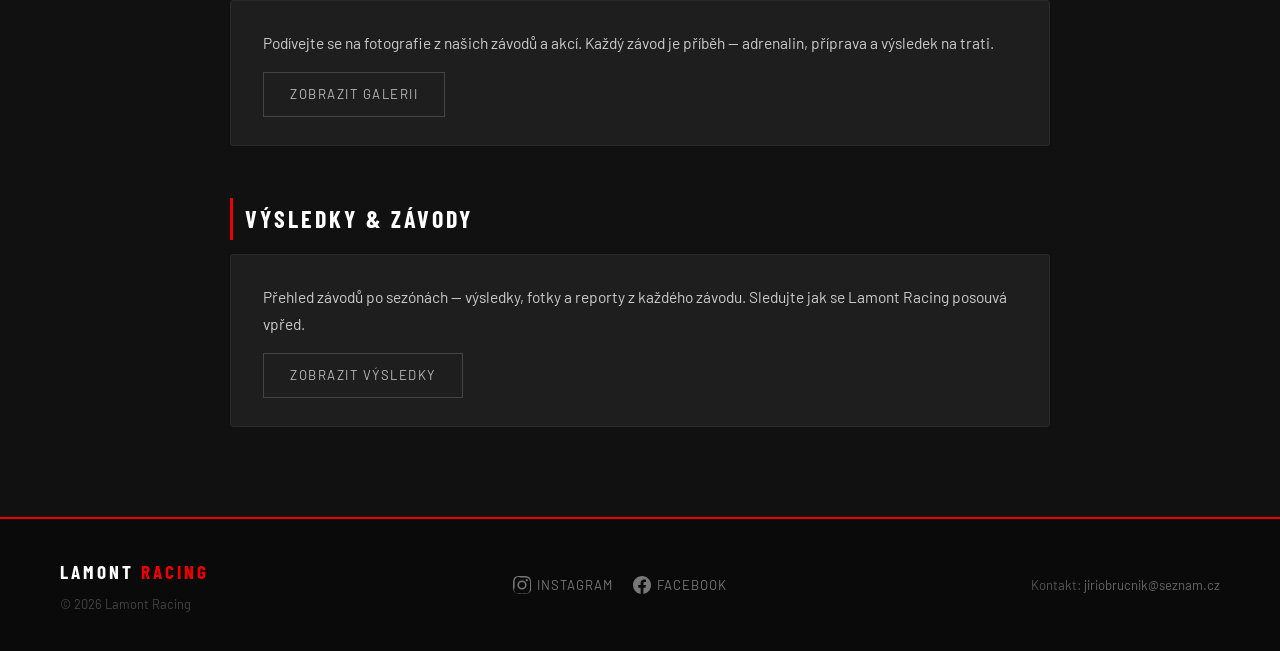
==== commit ed04d0e9: "v5 pridani animace pridal jsme animaci na lamont racing a o nás" ====
--- a/index.html
+++ b/index.html
@@ -3,8 +3,16 @@
 <head>
   <meta charset="UTF-8">
   <meta name="viewport" content="width=device-width, initial-scale=1.0">
-  <title>Lamont Racing</title>
+  <title>Lamont Racing — Motorsport Team</title>
+  <meta name="description" content="Lamont Racing je profesionální motorsport tým zaměřený na motokárové závody a rally. Sledujte výsledky, galerii a naše partnery.">
+  <meta property="og:title" content="Lamont Racing">
+  <meta property="og:description" content="Profesionální motorsport tým — motokáry a rally. Výsledky, galerie, partneři.">
+  <meta property="og:type" content="website">
+  <meta property="og:url" content="https://lukasobrucnik.github.io/lamont-racing/">
+  <meta property="og:image" content="https://lukasobrucnik.github.io/lamont-racing/images/carosel/carusel1.jpeg">
   <link rel="stylesheet" href="style.css">
+  <link rel="icon" type="image/x-icon" href="favicon.ico">
+  <link rel="shortcut icon" type="image/x-icon" href="favicon.ico">
 </head>
 <body>
 
@@ -31,14 +39,14 @@
   <img src="images/carosel/carusel4.jpg" alt="Lamont Racing" loading="lazy">
   <img src="images/carosel/carusel5.jpg" alt="Lamont Racing" loading="lazy">
   <div class="hero-overlay" id="heroOverlay">
-    <div class="hero-title">
+    <div class="hero-title hero-anim">
       <span class="t-lamont">Lamont</span>
       <span class="t-divider"></span>
       <span class="t-racing">Racing</span>
     </div>
-    <div class="hero-title-underline"></div>
-    <p class="hero-subtitle">Motorsport team &amp; racing partnership project</p>
-    <a class="button center" href="partners.html">Partneři</a>
+    <div class="hero-title-underline hero-anim-delay1"></div>
+    <p class="hero-subtitle hero-anim-delay2">Motorsport team &amp; racing partnership project</p>
+    <a class="button center hero-anim-delay3" href="partners.html">Partneři</a>
   </div>
   <div class="carousel-dots"></div>
 </div>
@@ -54,14 +62,14 @@
       title="Lamont Racing Rally"></iframe>
   </div>
   <div class="hero-overlay">
-    <div class="hero-title">
+    <div class="hero-title hero-anim">
       <span class="t-lamont">Lamont</span>
       <span class="t-divider"></span>
       <span class="t-racing">Racing</span>
     </div>
-    <div class="hero-title-underline"></div>
-    <p class="hero-subtitle">Motorsport team &amp; racing partnership project</p>
-    <a class="button center" href="partners.html">Partneři</a>
+    <div class="hero-title-underline hero-anim-delay1"></div>
+    <p class="hero-subtitle hero-anim-delay2">Motorsport team &amp; racing partnership project</p>
+    <a class="button center hero-anim-delay3" href="partners.html">Partneři</a>
   </div>
 </div>
 
@@ -113,60 +121,64 @@
 </div>
 
 <script>
-const year = new Date().getFullYear();
-document.getElementById("footerYear").textContent = "© " + year + " Lamont Racing";
+// ── footer year ──
+document.getElementById("footerYear").textContent = "© " + new Date().getFullYear() + " Lamont Racing";
 
 // ── theme toggle ──
-const toggle = document.getElementById("themeToggle");
+var toggle = document.getElementById("themeToggle");
 if (localStorage.getItem("theme") === "light") document.body.classList.add("light");
-toggle.addEventListener("click", () => {
+toggle.addEventListener("click", function() {
   document.body.classList.toggle("light");
   localStorage.setItem("theme", document.body.classList.contains("light") ? "light" : "dark");
 });
 
-document.querySelectorAll("nav a").forEach(a => { if (a.href === location.href) a.classList.add("active"); });
+// ── nav aktivní odkaz (spolehlivé i na GitHub Pages) ──
+var currentPath = location.pathname.replace(/\/$/, "").split("/").pop() || "index.html";
+document.querySelectorAll("nav a").forEach(function(a) {
+  var linkPath = a.getAttribute("href").split("/").pop() || "index.html";
+  if (linkPath === currentPath) a.classList.add("active");
+});
 
 // ── carousel ──
-const carousel = document.querySelector(".hero-carousel");
-const slides = carousel.querySelectorAll("img");
-const dotsContainer = carousel.querySelector(".carousel-dots");
-slides.forEach((img, idx) => {
-  const dot = document.createElement("span");
+var carousel = document.querySelector(".hero-carousel");
+var slides = carousel.querySelectorAll("img");
+var dotsContainer = carousel.querySelector(".carousel-dots");
+slides.forEach(function(img, idx) {
+  var dot = document.createElement("span");
   if (idx === 0) dot.classList.add("active");
-  dot.addEventListener("click", () => { showSlide(idx); resetInterval(); });
+  dot.addEventListener("click", function() { showSlide(idx); resetInterval(); });
   dotsContainer.appendChild(dot);
 });
-const dots = dotsContainer.querySelectorAll("span");
-let currentIndex = 0;
+var dots = dotsContainer.querySelectorAll("span");
+var currentIndex = 0;
 function showSlide(index) {
-  slides.forEach((img, i) => img.classList.toggle("active", i === index));
-  dots.forEach((d, i) => d.classList.toggle("active", i === index));
+  slides.forEach(function(img, i) { img.classList.toggle("active", i === index); });
+  dots.forEach(function(d, i) { d.classList.toggle("active", i === index); });
   currentIndex = index;
 }
 function nextSlide() { showSlide((currentIndex + 1) % slides.length); }
-let interval = setInterval(nextSlide, 10000);
+var interval = setInterval(nextSlide, 10000);
 function resetInterval() { clearInterval(interval); interval = setInterval(nextSlide, 10000); }
 
 // ── fade sekce ──
-const obs = new IntersectionObserver(entries => {
-  entries.forEach(e => { if (e.isIntersecting) e.target.classList.add("visible"); });
+var obs = new IntersectionObserver(function(entries) {
+  entries.forEach(function(e) { if (e.isIntersecting) e.target.classList.add("visible"); });
 }, { threshold: 0.12 });
-document.querySelectorAll(".fade-section").forEach(el => obs.observe(el));
-
-// ── hero mode toggle (jen desktop) ──
-const modeToggle = document.getElementById("heroModeToggle");
-const heroCarousel = document.getElementById("heroCarousel");
-const heroVideoWrap = document.getElementById("heroVideoWrap");
-const rallyIframe = document.getElementById("rallyIframe");
-const RALLY_VIDEO_ID = "igm_Pvv9v2o";
-const RALLY_START = 5;
-let videoLoaded = false;
+document.querySelectorAll(".fade-section").forEach(function(el) { obs.observe(el); });
+
+// ── hero mode toggle ──
+var heroCarousel = document.getElementById("heroCarousel");
+var heroVideoWrap = document.getElementById("heroVideoWrap");
+var rallyIframe = document.getElementById("rallyIframe");
+var RALLY_VIDEO_ID = "igm_Pvv9v2o";
+var RALLY_START = 5;
+var videoLoaded = false;
 
 function isMobile() { return window.innerWidth < 768; }
 
 function setMode(mode, save) {
   if (save !== false) localStorage.setItem("heroMode", mode);
-  document.querySelectorAll(".hero-mode-btn").forEach(b => {
+  document.querySelectorAll(".hero-mode-btn").forEach(function(b) {
     b.classList.toggle("active", b.dataset.mode === mode);
   });
   if (mode === "rally" && !isMobile()) {
@@ -184,7 +196,7 @@
   }
 }
 
-// Obnovit uložený režim
+// Při návratu na homepage obnovit uložený mod (carousel vždy jako výchozí)
 var savedMode = localStorage.getItem("heroMode") || "karting";
 if (!isMobile() && savedMode === "rally") {
   setMode("rally", false);
@@ -192,19 +204,17 @@
   setMode("karting", false);
 }
 
-document.querySelectorAll(".hero-mode-btn").forEach(btn => {
-  btn.addEventListener("click", () => setMode(btn.dataset.mode, true));
-});
-
-window.addEventListener("resize", () => {
-  if (isMobile()) {
-    setMode("karting", false);
-  }
+document.querySelectorAll(".hero-mode-btn").forEach(function(btn) {
+  btn.addEventListener("click", function() { setMode(btn.dataset.mode, true); });
+});
+
+window.addEventListener("resize", function() {
+  if (isMobile()) setMode("karting", false);
 }, { passive: true });
 
 // ── scroll fade pro hero mode toggle ──
-const heroModeToggle = document.getElementById("heroModeToggle");
-window.addEventListener("scroll", () => {
+var heroModeToggle = document.getElementById("heroModeToggle");
+window.addEventListener("scroll", function() {
   if (window.scrollY > 80) {
     heroModeToggle.style.opacity = "0";
     heroModeToggle.style.pointerEvents = "none";
--- a/style.css
+++ b/style.css
@@ -1443,4 +1443,53 @@
 .partner-badge--gold {
   background: linear-gradient(135deg, #b8860b, #daa520);
   color: #111;
+}
+
+/* ===========================
+   PLACEHOLDER — žádné fotky
+=========================== */
+.photos-placeholder {
+  color: var(--text-muted);
+  font-family: 'Barlow Condensed', sans-serif;
+  font-size: 0.85rem;
+  letter-spacing: 1.5px;
+  text-transform: uppercase;
+  padding: 16px 0;
+  opacity: 0.6;
+}
+
+/* ===========================
+   HERO BLUR-IN ANIMACE
+=========================== */
+@keyframes heroBlurIn {
+  from {
+    opacity: 0;
+    filter: blur(14px);
+    transform: translateY(6px);
+  }
+  to {
+    opacity: 1;
+    filter: blur(0);
+    transform: translateY(0);
+  }
+}
+
+.hero-anim {
+  opacity: 0;
+  animation: heroBlurIn 0.9s cubic-bezier(0.22, 1, 0.36, 1) 0.15s forwards;
+}
+
+.hero-anim-delay1 {
+  opacity: 0;
+  animation: heroBlurIn 0.8s cubic-bezier(0.22, 1, 0.36, 1) 0.45s forwards;
+}
+
+.hero-anim-delay2 {
+  opacity: 0;
+  animation: heroBlurIn 0.8s cubic-bezier(0.22, 1, 0.36, 1) 0.7s forwards;
+}
+
+.hero-anim-delay3 {
+  opacity: 0;
+  animation: heroBlurIn 0.8s cubic-bezier(0.22, 1, 0.36, 1) 0.95s forwards;
 }
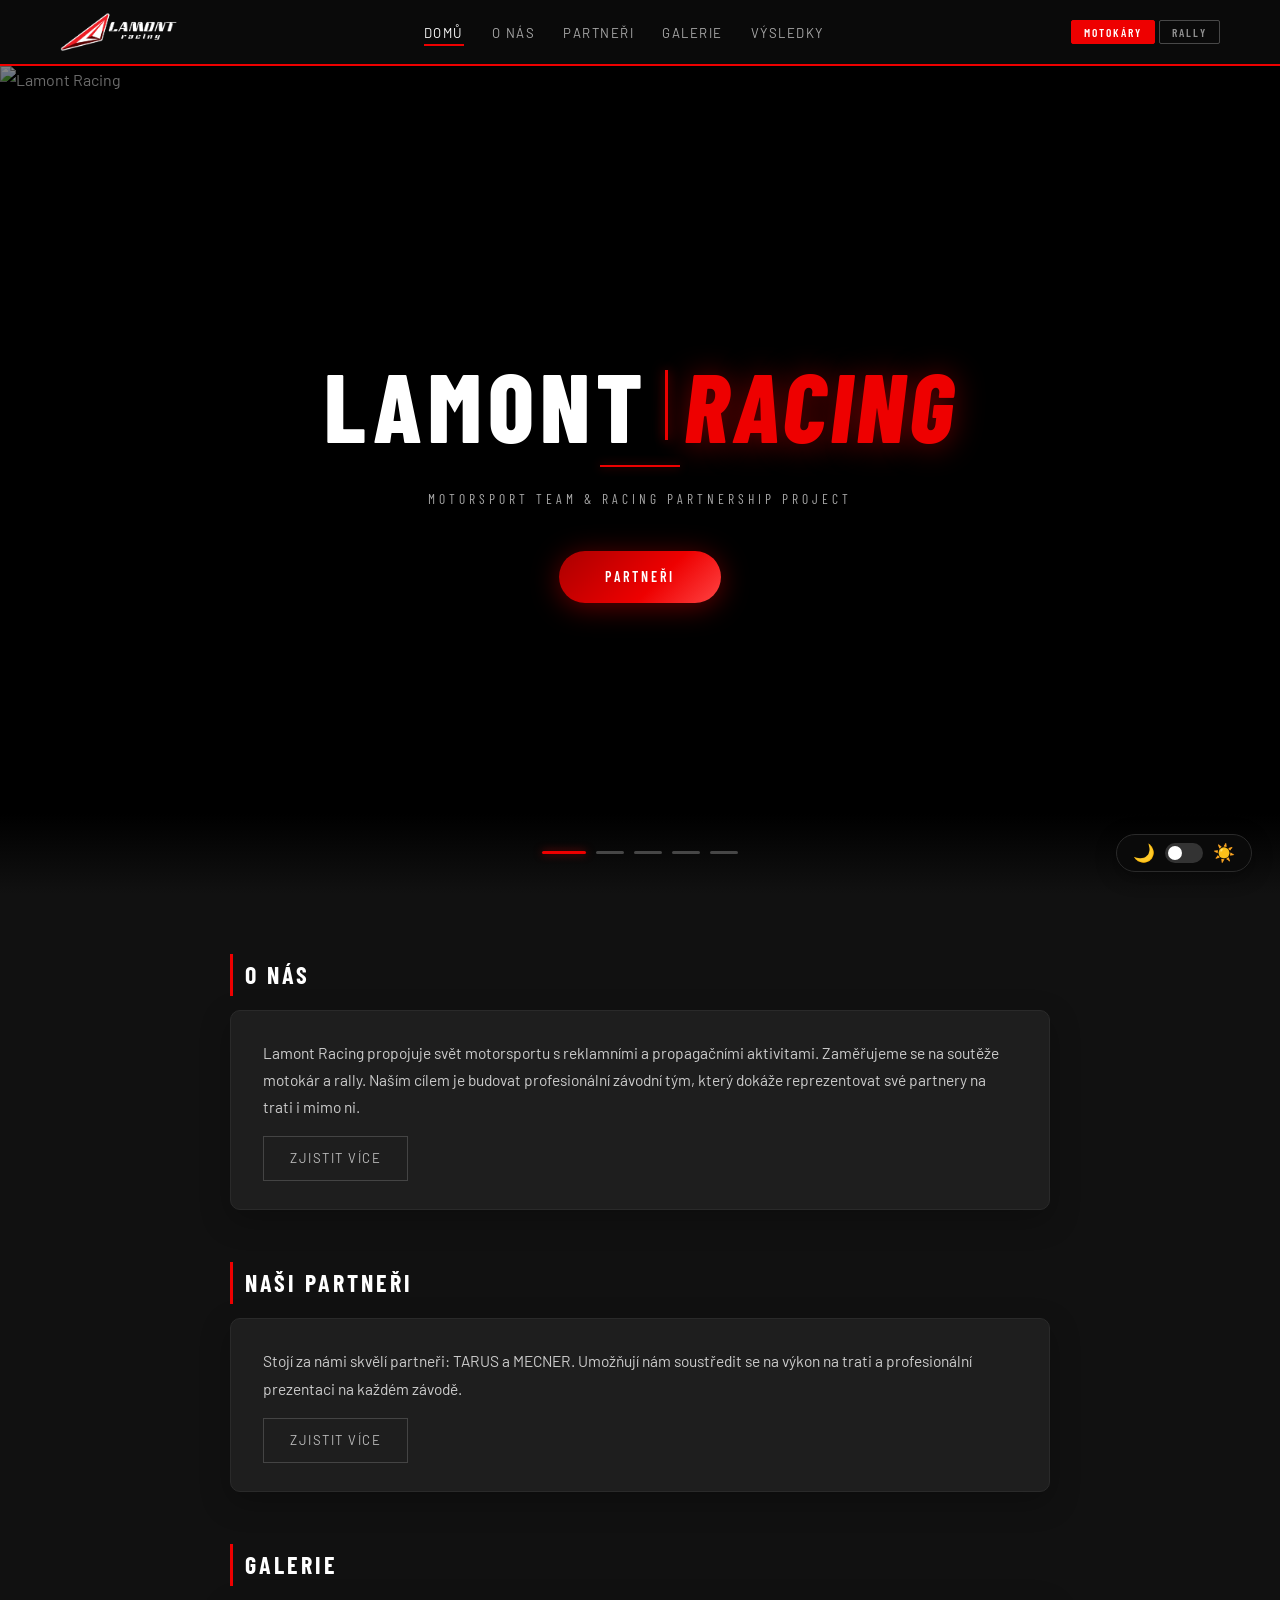
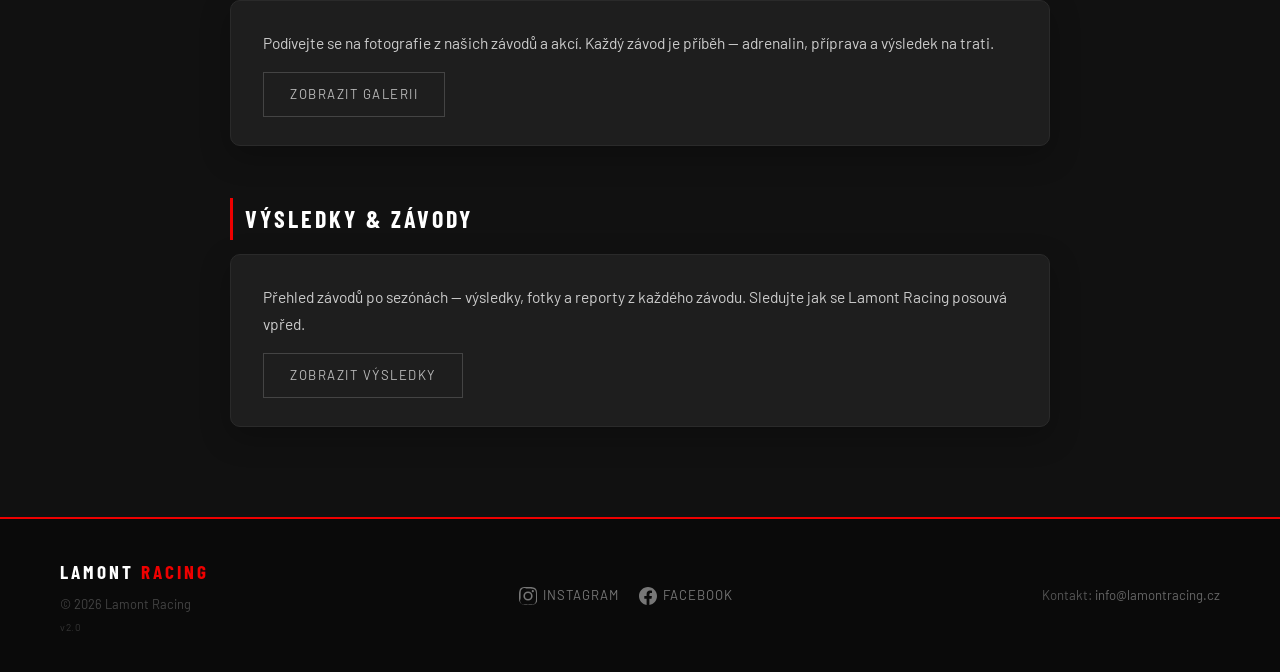
==== commit 752056fe: "Add files via upload" ====
--- a/index.html
+++ b/index.html
@@ -3,16 +3,21 @@
 <head>
   <meta charset="UTF-8">
   <meta name="viewport" content="width=device-width, initial-scale=1.0">
-  <title>Lamont Racing — Motorsport Team</title>
+  <title>Lamont Racing | Motorsport Team</title>
   <meta name="description" content="Lamont Racing je profesionální motorsport tým zaměřený na motokárové závody a rally. Sledujte výsledky, galerii a naše partnery.">
-  <meta property="og:title" content="Lamont Racing">
+  <link rel="canonical" href="https://lamontracing.cz/">
+
+  <link rel="icon" type="image/png" href="favicon.png">
+  <link rel="shortcut icon" type="image/png" href="favicon.png">
+  <link rel="apple-touch-icon" href="favicon.png">
+
+  <meta property="og:title" content="Lamont Racing | Motorsport Team">
   <meta property="og:description" content="Profesionální motorsport tým — motokáry a rally. Výsledky, galerie, partneři.">
   <meta property="og:type" content="website">
-  <meta property="og:url" content="https://lukasobrucnik.github.io/lamont-racing/">
-  <meta property="og:image" content="https://lukasobrucnik.github.io/lamont-racing/images/carosel/carusel1.jpeg">
+  <meta property="og:url" content="https://lamontracing.cz/">
+  <meta property="og:image" content="https://lamontracing.cz/images/carosel/carusel1.jpeg">
+
   <link rel="stylesheet" href="style.css">
-  <link rel="icon" type="image/x-icon" href="favicon.ico">
-  <link rel="shortcut icon" type="image/x-icon" href="favicon.ico">
 </head>
 <body>
 
@@ -25,13 +30,13 @@
     <li><a href="gallery.html">Galerie</a></li>
     <li><a href="results.html">Výsledky</a></li>
   </ul>
+  <button class="nav-hamburger" id="navHamburger" aria-label="Menu"><span></span><span></span><span></span></button>
   <div class="hero-mode-toggle" id="heroModeToggle">
     <button class="hero-mode-btn active" data-mode="karting">Motokáry</button>
     <button class="hero-mode-btn" data-mode="rally">Rally</button>
   </div>
 </nav>
 
-<!-- CAROUSEL (motokáry) -->
 <div class="hero-carousel" id="heroCarousel">
   <img src="images/carosel/carusel1.jpeg" class="active" alt="Lamont Racing" loading="eager">
   <img src="images/carosel/carusel2.jpg" alt="Lamont Racing" loading="lazy">
@@ -51,7 +56,6 @@
   <div class="carousel-dots"></div>
 </div>
 
-<!-- VIDEO HERO (rally) — skryté na mobilu -->
 <div class="hero-video-wrap hidden" id="heroVideoWrap">
   <div class="hero-video-inner">
     <iframe id="rallyIframe"
@@ -108,12 +112,13 @@
   <div>
     <div class="footer-brand">Lamont <span>Racing</span></div>
     <div class="footer-copy" id="footerYear"></div>
+    <div style="font-size:10px;color:#333;margin-top:4px;letter-spacing:0.05em;">v2.0</div>
   </div>
   <div class="footer-links">
-    <a class="footer-social" href="https://www.instagram.com/lamont.racing/" target="_blank" rel="noopener"><svg viewBox="0 0 24 24"><path d="M12 2.163c3.204 0 3.584.012 4.85.07 1.17.054 1.97.24 2.43.403a4.9 4.9 0 0 1 1.772 1.153 4.9 4.9 0 0 1 1.153 1.772c.163.46.349 1.26.403 2.43.058 1.266.07 1.646.07 4.85s-.012 3.584-.07 4.85c-.054 1.17-.24 1.97-.403 2.43a4.9 4.9 0 0 1-1.153 1.772 4.9 4.9 0 0 1-1.772 1.153c-.46.163-1.26.349-2.43.403-1.266.058-1.646.07-4.85.07s-3.584-.012-4.85-.07c-1.17-.054-1.97-.24-2.43-.403a4.9 4.9 0 0 1-1.772-1.153 4.9 4.9 0 0 1-1.153-1.772c-.163-.46-.349-1.26-.403-2.43C2.175 15.747 2.163 15.367 2.163 12s.012-3.584.07-4.85c.054-1.17.24-1.97.403-2.43A4.9 4.9 0 0 1 3.79 2.948a4.9 4.9 0 0 1 1.772-1.153c.46-.163 1.26-.349 2.43-.403C9.258 2.175 9.638 2.163 12 2.163zm0-2.163C8.756 0 8.332.014 7.052.072 5.775.131 4.902.333 4.14.63a7.07 7.07 0 0 0-2.546 1.66A7.07 7.07 0 0 0 .63 4.836C.333 5.598.131 6.471.072 7.748.014 9.028 0 9.452 0 12c0 2.548.014 2.972.072 4.252.059 1.277.261 2.15.558 2.912a7.07 7.07 0 0 0 1.664 2.546 7.07 7.07 0 0 0 2.546 1.664c.762.297 1.635.499 2.912.558C8.332 23.986 8.756 24 12 24s3.668-.014 4.948-.072c1.277-.059 2.15-.261 2.912-.558a7.07 7.07 0 0 0 2.546-1.664 7.07 7.07 0 0 0 1.664-2.546c.297-.762.499-1.635.558-2.912C23.986 15.668 24 15.244 24 12s-.014-3.668-.072-4.948c-.059-1.277-.261-2.15-.558-2.912a7.07 7.07 0 0 0-1.664-2.546A7.07 7.07 0 0 0 19.16.63C18.398.333 17.525.131 16.248.072 14.968.014 14.544 0 12 0zm0 5.838a6.162 6.162 0 1 0 0 12.324 6.162 6.162 0 0 0 0-12.324zm0 10.162a4 4 0 1 1 0-8 4 4 0 0 1 0 8zm6.406-11.845a1.44 1.44 0 1 0 0 2.88 1.44 1.44 0 0 0 0-2.88z"/></svg>Instagram</a>
-    <a class="footer-social" href="https://www.facebook.com/lamontkartracing/" target="_blank" rel="noopener"><svg viewBox="0 0 24 24"><path d="M24 12.073C24 5.405 18.627 0 12 0S0 5.405 0 12.073C0 18.1 4.388 23.094 10.125 24v-8.437H7.078v-3.49h3.047V9.41c0-3.025 1.791-4.697 4.533-4.697 1.312 0 2.686.236 2.686.236v2.97h-1.514c-1.491 0-1.956.93-1.956 1.886v2.267h3.328l-.532 3.49h-2.796V24C19.612 23.094 24 18.1 24 12.073z"/></svg>Facebook</a>
-  </div>
-  <div class="footer-contact">Kontakt: <a href="mailto:jiriobrucnik@seznam.cz">jiriobrucnik@seznam.cz</a></div>
+    <a class="footer-social" href="https://www.instagram.com/lamont.racing/" target="_blank" rel="noopener noreferrer"><svg viewBox="0 0 24 24" aria-hidden="true"><path d="M12 2.163c3.204 0 3.584.012 4.85.07 1.17.054 1.97.24 2.43.403a4.9 4.9 0 0 1 1.772 1.153 4.9 4.9 0 0 1 1.153 1.772c.163.46.349 1.26.403 2.43.058 1.266.07 1.646.07 4.85s-.012 3.584-.07 4.85c-.054 1.17-.24 1.97-.403 2.43a4.9 4.9 0 0 1-1.153 1.772 4.9 4.9 0 0 1-1.772 1.153c-.46.163-1.26.349-2.43.403-1.266.058-1.646.07-4.85.07s-3.584-.012-4.85-.07c-1.17-.054-1.97-.24-2.43-.403a4.9 4.9 0 0 1-1.772-1.153 4.9 4.9 0 0 1-1.153-1.772c-.163-.46-.349-1.26-.403-2.43C2.175 15.747 2.163 15.367 2.163 12s.012-3.584.07-4.85c.054-1.17.24-1.97.403-2.43A4.9 4.9 0 0 1 3.79 2.948a4.9 4.9 0 0 1 1.772-1.153c.46-.163 1.26-.349 2.43-.403C9.258 2.175 9.638 2.163 12 2.163zm0-2.163C8.756 0 8.332.014 7.052.072 5.775.131 4.902.333 4.14.63a7.07 7.07 0 0 0-2.546 1.66A7.07 7.07 0 0 0 .63 4.836C.333 5.598.131 6.471.072 7.748.014 9.028 0 9.452 0 12c0 2.548.014 2.972.072 4.252.059 1.277.261 2.15.558 2.912a7.07 7.07 0 0 0 1.664 2.546 7.07 7.07 0 0 0 2.546 1.664c.762.297 1.635.499 2.912.558C8.332 23.986 8.756 24 12 24s3.668-.014 4.948-.072c1.277-.059 2.15-.261 2.912-.558a7.07 7.07 0 0 0 2.546-1.664 7.07 7.07 0 0 0 1.664-2.546c.297-.762.499-1.635.558-2.912C23.986 15.668 24 15.244 24 12s-.014-3.668-.072-4.948c-.059-1.277-.261-2.15-.558-2.912a7.07 7.07 0 0 0-1.664-2.546A7.07 7.07 0 0 0 19.16.63C18.398.333 17.525.131 16.248.072 14.968.014 14.544 0 12 0zm0 5.838a6.162 6.162 0 1 0 0 12.324 6.162 6.162 0 0 0 0-12.324zm0 10.162a4 4 0 1 1 0-8 4 4 0 0 1 0 8zm6.406-11.845a1.44 1.44 0 1 0 0 2.88 1.44 1.44 0 0 0 0-2.88z"/></svg>Instagram</a>
+    <a class="footer-social" href="https://www.facebook.com/lamontkartracing/" target="_blank" rel="noopener noreferrer"><svg viewBox="0 0 24 24" aria-hidden="true"><path d="M24 12.073C24 5.405 18.627 0 12 0S0 5.405 0 12.073C0 18.1 4.388 23.094 10.125 24v-8.437H7.078v-3.49h3.047V9.41c0-3.025 1.791-4.697 4.533-4.697 1.312 0 2.686.236 2.686.236v2.97h-1.514c-1.491 0-1.956.93-1.956 1.886v2.267h3.328l-.532 3.49h-2.796V24C19.612 23.094 24 18.1 24 12.073z"/></svg>Facebook</a>
+  </div>
+  <div class="footer-contact">Kontakt: <a href="mailto:info@lamontracing.cz">info@lamontracing.cz</a></div>
 </footer>
 
 <div class="theme-toggle" id="themeToggle">
@@ -132,7 +137,7 @@
   localStorage.setItem("theme", document.body.classList.contains("light") ? "light" : "dark");
 });
 
-// ── nav aktivní odkaz (spolehlivé i na GitHub Pages) ──
+// ── nav aktivní odkaz ──
 var currentPath = location.pathname.replace(/\/$/, "").split("/").pop() || "index.html";
 document.querySelectorAll("nav a").forEach(function(a) {
   var linkPath = a.getAttribute("href").split("/").pop() || "index.html";
@@ -196,7 +201,6 @@
   }
 }
 
-// Při návratu na homepage obnovit uložený mod (carousel vždy jako výchozí)
 var savedMode = localStorage.getItem("heroMode") || "karting";
 if (!isMobile() && savedMode === "rally") {
   setMode("rally", false);
@@ -223,6 +227,22 @@
     heroModeToggle.style.pointerEvents = "auto";
   }
 }, { passive: true });
+
+// ── hamburger menu ──
+var hamburger = document.getElementById("navHamburger");
+var navUl = document.querySelector("nav ul");
+if (hamburger && navUl) {
+  hamburger.addEventListener("click", function() {
+    hamburger.classList.toggle("open");
+    navUl.classList.toggle("open");
+  });
+  navUl.querySelectorAll("a").forEach(function(a) {
+    a.addEventListener("click", function() {
+      hamburger.classList.remove("open");
+      navUl.classList.remove("open");
+    });
+  });
+}
 </script>
 </body>
-</html>+</html>
--- a/style.css
+++ b/style.css
@@ -389,7 +389,8 @@
 .preview-box {
   background: var(--bg-card);
   border: 1px solid var(--border);
-  border-radius: 3px;
+  border-radius: 10px;
+  box-shadow: 0 10px 30px rgba(0,0,0,0.25);
   padding: 28px 32px;
   display: flex;
   flex-direction: column;
@@ -402,6 +403,184 @@
 /* Light mode racing nádech — červená linka vlevo na preview-box */
 body.light .preview-box {
   border-left: 3px solid var(--accent);
+}
+
+/* ===========================
+   ABOUT CARD & TIMELINE
+=========================== */
+.about-card {
+  background: var(--bg-card);
+  border: 1px solid var(--border);
+  border-left: 3px solid var(--accent);
+  border-radius: 3px;
+  padding: 26px 28px;
+  box-shadow: 0 10px 30px rgba(0,0,0,0.25);
+  display: flex;
+  flex-direction: column;
+  gap: 14px;
+}
+
+.about-lead {
+  font-family: 'Barlow Condensed', sans-serif;
+  font-size: 1.05rem;
+  font-weight: 600;
+  color: var(--text-strong);
+  letter-spacing: 0.5px;
+}
+
+.about-text {
+  color: var(--text);
+  font-size: 0.95rem;
+  line-height: 1.75;
+}
+
+.about-highlights {
+  display: flex;
+  gap: 8px;
+  flex-wrap: wrap;
+}
+
+.about-chip {
+  font-family: 'Barlow Condensed', sans-serif;
+  font-size: 0.75rem;
+  letter-spacing: 2px;
+  text-transform: uppercase;
+  padding: 4px 10px;
+  border: 1px solid var(--border);
+  color: var(--text-muted);
+  border-radius: 2px;
+  background: transparent;
+}
+
+/* ===========================
+   MODERN RACING TIMELINE
+=========================== */
+
+.modern-timeline {
+  position: relative;
+  padding-left: 70px;
+  margin-top: 30px;
+}
+
+.modern-timeline h3 {
+  font-family: 'Barlow Condensed', sans-serif;
+  font-size: 1rem;
+  text-transform: uppercase;
+  letter-spacing: 3px;
+  color: var(--text-strong);
+  margin-bottom: 16px;
+  margin-left: -50px; /* Zarovnání k lince pro estetičtější layout */
+}
+
+/* hlavní vertikální „race line“ */
+.modern-timeline .tl-line {
+  position: absolute;
+  left: 34px;
+  top: 60px;
+  bottom: 0;
+  width: 2px;
+  background: linear-gradient(
+    to bottom,
+    var(--accent),
+    transparent
+  );
+  opacity: 0.6;
+}
+
+/* položka */
+.modern-timeline .timeline-item {
+  position: relative;
+  margin-bottom: 28px;
+  display: flex;
+  align-items: flex-start;
+  gap: 14px;
+  opacity: 0;
+  transform: translateY(18px);
+  animation: tlIn 0.6s ease forwards;
+}
+
+/* postupné delay */
+.modern-timeline .timeline-item:nth-child(3) { animation-delay: 0.1s; }
+.modern-timeline .timeline-item:nth-child(4) { animation-delay: 0.2s; }
+.modern-timeline .timeline-item:nth-child(5) { animation-delay: 0.3s; }
+.modern-timeline .timeline-item:nth-child(6) { animation-delay: 0.4s; }
+
+@keyframes tlIn {
+  to {
+    opacity: 1;
+    transform: translateY(0);
+  }
+}
+
+/* rok */
+.tl-year {
+  width: 60px;
+  font-family: 'Barlow Condensed';
+  font-weight: 700;
+  color: var(--accent);
+  letter-spacing: 1px;
+  font-size: 0.85rem;
+  text-align: right;
+}
+
+/* bod */
+.tl-dot {
+  width: 10px;
+  height: 10px;
+  background: var(--accent);
+  border-radius: 50%;
+  margin-top: 6px;
+  box-shadow: 0 0 12px rgba(220,0,0,0.5);
+  flex-shrink: 0;
+  position: relative;
+}
+
+/* puls efekt */
+.tl-dot::after {
+  content: '';
+  position: absolute;
+  inset: -6px;
+  border-radius: 50%;
+  border: 1px solid rgba(220,0,0,0.4);
+  animation: pulse 2.5s infinite;
+}
+
+@keyframes pulse {
+  0% { transform: scale(0.8); opacity: 0.6; }
+  70% { transform: scale(1.4); opacity: 0; }
+  100% { transform: scale(1.4); opacity: 0; }
+}
+
+/* karta */
+.tl-card {
+  background: var(--bg-card);
+  border: 1px solid var(--border);
+  border-left: 2px solid var(--accent);
+  padding: 14px 16px;
+  border-radius: 3px;
+  flex: 1;
+  transition: transform 0.25s ease, border-color 0.25s ease;
+}
+
+.tl-card p {
+  margin: 0;
+  color: var(--text);
+  font-size: 0.92rem;
+}
+
+/* hover efekt */
+.tl-card:hover {
+  transform: translateX(4px);
+  border-color: var(--accent);
+}
+
+/* light mode jemné doladění */
+body.light .tl-line {
+  opacity: 0.35;
+}
+
+body.light .tl-dot {
+  box-shadow: 0 0 10px rgba(200,0,0,0.25);
 }
 
 /* ===========================
@@ -836,28 +1015,84 @@
 .season-group.hidden { display: none; }
 
 /* ===========================
-   RACE CARD
+   RACE CARD (Premium UI)
 =========================== */
 .race-card {
+  position: relative;
   background: var(--bg-card);
-  border: 1px solid var(--border);
+  border: 1px solid rgba(255,255,255,0.06);
   border-left: 3px solid var(--accent);
-  border-radius: 3px;
-  overflow: hidden;
-  transition: border-color 0.25s, transform 0.25s, box-shadow 0.25s;
-}
-
+  border-radius: 4px;
+  backdrop-filter: blur(6px);
+  /* 1) 3 vrstvy stínu pro perfektní hloubku a oddělení */
+  box-shadow:
+    0 1px 1px rgba(0,0,0,0.4),
+    0 8px 20px rgba(0,0,0,0.25),
+    0 20px 60px rgba(0,0,0,0.15);
+  transition: transform 0.4s cubic-bezier(0.175, 0.885, 0.32, 1.275), box-shadow 0.4s ease, border-color 0.3s ease, filter 0.3s;
+}
+
+/* Light mode okraj a stín */
+body.light .race-card {
+  border: 1px solid rgba(0,0,0,0.1);
+  border-left: 3px solid var(--accent);
+  box-shadow:
+    0 1px 1px rgba(0,0,0,0.05),
+    0 8px 20px rgba(0,0,0,0.08),
+    0 20px 60px rgba(0,0,0,0.05);
+}
+
+/* 2) Surface lighting - světlo shora dolu */
+.race-card::after {
+  content: '';
+  position: absolute;
+  inset: 0;
+  background: linear-gradient(
+    160deg,
+    rgba(255,255,255,0.04),
+    transparent 40%
+  );
+  pointer-events: none;
+}
+
+body.light .race-card::after {
+  background: linear-gradient(
+    160deg,
+    rgba(255,255,255,0.6),
+    transparent 40%
+  );
+}
+
+/* 3) Lift přes scale a translateY - profi feel */
 .race-card:hover {
-  transform: translateY(-2px);
-  box-shadow: 0 6px 28px rgba(0,0,0,0.3);
-}
-
+  transform: perspective(1200px) translateY(-6px) scale(1.01);
+  box-shadow:
+    0 1px 3px rgba(0,0,0,0.5),
+    0 12px 30px rgba(0,0,0,0.35),
+    0 30px 80px rgba(0,0,0,0.2);
+  border-color: rgba(255,255,255,0.15);
+}
+
+/* Hover stíny pro light mode */
 body.light .race-card:hover {
-  box-shadow: 0 6px 28px rgba(0,0,0,0.1);
-}
-
+  box-shadow:
+    0 1px 3px rgba(0,0,0,0.08),
+    0 12px 30px rgba(0,0,0,0.1),
+    0 30px 80px rgba(0,0,0,0.08);
+  border-color: rgba(0,0,0,0.2);
+}
+
+/* Skrýt starý before element z prechozi varianty */
+.race-card::before { display: none; }
+
+.race-card-header, .race-card-body {
+  position: relative;
+  z-index: 1;
+}
+
+/* 5) Top heavy layout */
 .race-card-header {
-  padding: 22px 28px 16px;
+  padding: 26px 32px 14px;
   border-bottom: 1px solid var(--border);
 }
 
@@ -865,7 +1100,7 @@
   display: flex;
   align-items: center;
   gap: 12px;
-  margin-bottom: 8px;
+  margin-bottom: 10px;
 }
 
 .race-date {
@@ -887,14 +1122,17 @@
   border-radius: 2px;
 }
 
+/* 6) Detaily a asymetrie */
 .race-title {
   font-family: 'Barlow Condensed', sans-serif;
   font-size: 1.45rem;
   font-weight: 700;
   color: var(--text-strong);
   text-transform: uppercase;
-  letter-spacing: 2px;
-  margin-bottom: 4px;
+  margin-bottom: 6px;
+  margin-left: -1px;
+  letter-spacing: 2.5px;
+  opacity: 0.95;
 }
 
 .race-location {
@@ -903,11 +1141,12 @@
   letter-spacing: 0.5px;
 }
 
+/* 5) Bottom light layout */
 .race-card-body {
-  padding: 20px 28px 24px;
+  padding: 14px 32px 26px;
   display: flex;
   flex-direction: column;
-  gap: 18px;
+  gap: 20px;
 }
 
 .race-text {
@@ -1492,4 +1731,143 @@
 .hero-anim-delay3 {
   opacity: 0;
   animation: heroBlurIn 0.8s cubic-bezier(0.22, 1, 0.36, 1) 0.95s forwards;
-}+}
+
+
+/* ===========================
+   MOBILNÍ NAV — hamburger
+=========================== */
+.nav-hamburger {
+  display: none;
+  flex-direction: column;
+  justify-content: center;
+  gap: 5px;
+  width: 36px;
+  height: 36px;
+  cursor: pointer;
+  background: transparent;
+  border: none;
+  padding: 4px;
+  margin-left: auto;
+  z-index: 300;
+}
+
+.nav-hamburger span {
+  display: block;
+  width: 100%;
+  height: 2px;
+  background: #fff;
+  border-radius: 2px;
+  transition: transform 0.3s, opacity 0.3s;
+}
+
+.nav-hamburger.open span:nth-child(1) { transform: translateY(7px) rotate(45deg); }
+.nav-hamburger.open span:nth-child(2) { opacity: 0; }
+.nav-hamburger.open span:nth-child(3) { transform: translateY(-7px) rotate(-45deg); }
+
+@media (max-width: 767px) {
+  /* Nav layout */
+  nav {
+    padding: 10px 16px;
+    flex-wrap: wrap;
+    position: relative;
+  }
+
+  .nav-logo {
+    height: 32px;
+  }
+
+  .nav-hamburger {
+    display: flex;
+  }
+
+  /* Skryj nav ul výchozím stavem */
+  nav ul {
+    display: none;
+    flex-direction: column;
+    gap: 0;
+    width: 100%;
+    background: var(--nav-bg);
+    border-top: 1px solid #222;
+    margin-top: 10px;
+    padding: 8px 0;
+  }
+
+  nav ul.open {
+    display: flex;
+  }
+
+  nav ul li a {
+    display: block;
+    padding: 12px 20px;
+    font-size: 0.9rem;
+    letter-spacing: 2px;
+    border-bottom: none;
+  }
+
+  nav ul li a:hover,
+  nav ul li a.active {
+    color: var(--accent);
+    border-bottom: none;
+    background: rgba(220,0,0,0.07);
+  }
+
+  /* Hero titulek — zmenšit aby se vešel */
+  .hero-title .t-lamont,
+  .hero-title .t-racing {
+    font-size: clamp(2.2rem, 10vw, 3.5rem);
+    letter-spacing: 2px;
+  }
+
+  .hero-title .t-divider {
+    height: clamp(1.8rem, 8vw, 2.8rem);
+    margin: 0 8px;
+  }
+
+  .hero-subtitle {
+    font-size: 0.72rem;
+    letter-spacing: 2px;
+  }
+
+  /* Container padding */
+  .container {
+    padding: 36px 16px 60px;
+    gap: 32px;
+  }
+
+  /* Page hero padding */
+  .page-hero {
+    padding: 24px 16px 20px;
+  }
+
+  /* Footer */
+  footer {
+    padding: 28px 16px;
+    flex-direction: column;
+    align-items: flex-start;
+    gap: 16px;
+  }
+
+  /* Theme toggle — menší */
+  .theme-toggle {
+    bottom: 16px;
+    right: 16px;
+    padding: 6px 12px;
+  }
+
+  /* Scroll to top */
+  .scroll-top {
+    bottom: 70px;
+    right: 16px;
+  }
+
+  /* Calendar */
+  .calendar-section {
+    padding: 20px 0;
+  }
+
+  /* Preview box */
+  .preview-box {
+    padding: 20px 16px;
+  }
+}
